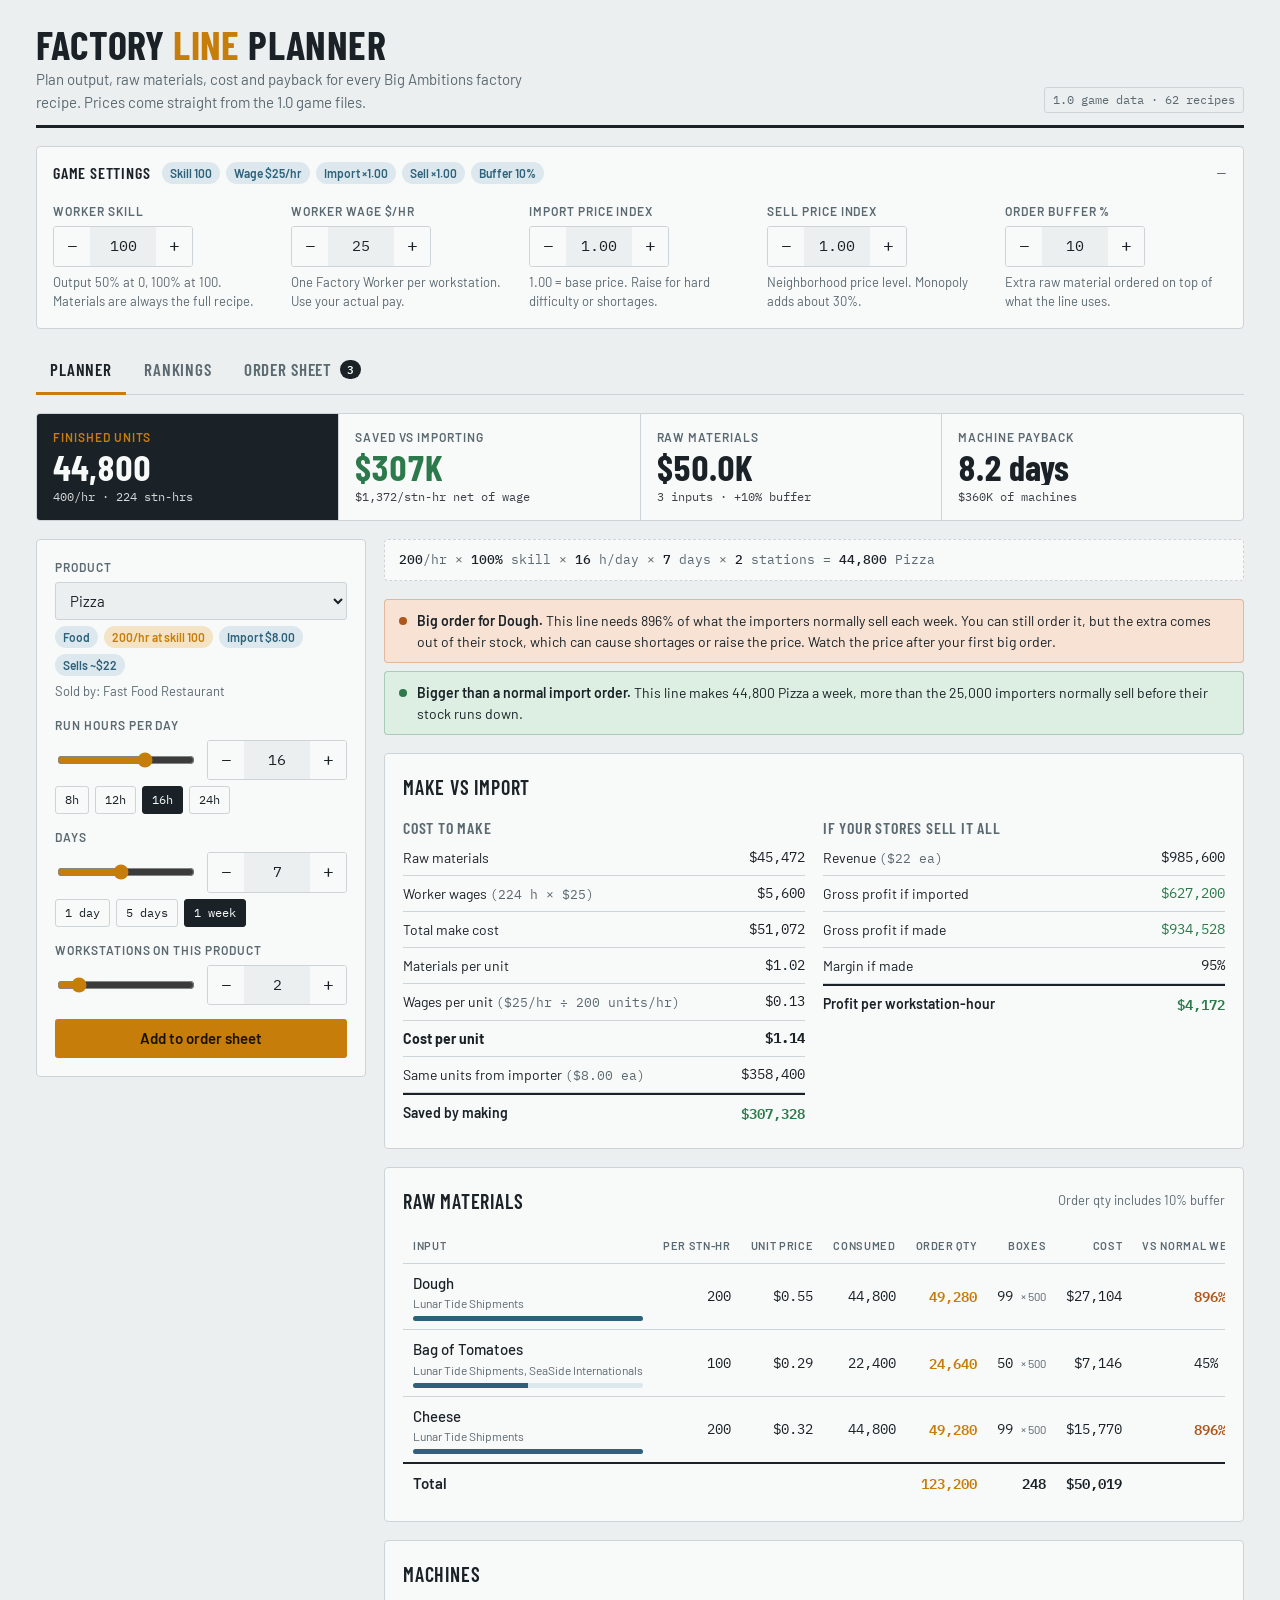
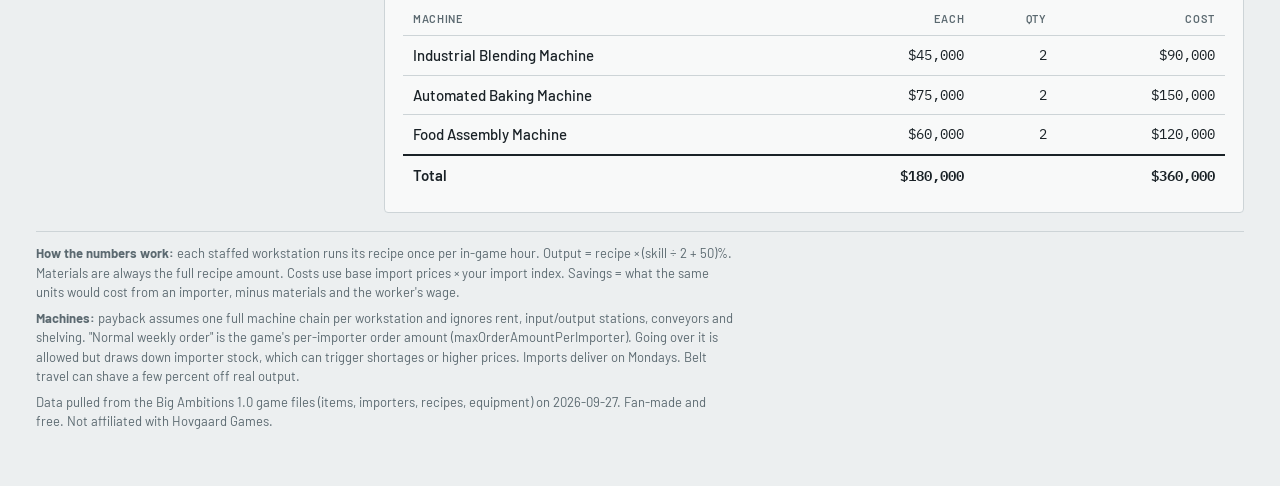
==== index.html @ 74ea4622 "Add original planner, source spreadsheet and release spec Co-Authored-By: Claude Opus 5.5 <noreply@a" ====
<!doctype html>
<html lang="en">
<head>
<meta charset="utf-8">
<meta name="viewport" content="width=device-width,initial-scale=1,viewport-fit=cover">
<title>Big Ambitions Factory Planner | Make vs Import Calculator</title>
<meta name="description" content="Free Big Ambitions 1.0 factory planner. Output, raw materials, cost per unit, savings vs importing, machine payback and rankings for all 62 recipes, using prices from the game files.">
<meta property="og:title" content="Big Ambitions Factory Planner">
<meta property="og:description" content="Is it cheaper to make it or import it? Costs, savings and payback for all 62 factory recipes, from the 1.0 game files.">
<meta property="og:type" content="website">
<meta name="theme-color" content="#1A2227">
<link rel="icon" href="data:image/svg+xml,%3Csvg xmlns='http://www.w3.org/2000/svg' viewBox='0 0 32 32'%3E%3Crect width='32' height='32' rx='6' fill='%231A2227'/%3E%3Cpath d='M5 26V14l6 4v-4l6 4v-4l6 4V8h4v18z' fill='%23E6A23C'/%3E%3C/svg%3E">
<link rel="preconnect" href="https://fonts.googleapis.com">
<link rel="preconnect" href="https://fonts.gstatic.com" crossorigin>
<link rel="stylesheet" href="https://fonts.googleapis.com/css2?family=Barlow+Condensed:wght@500;600;700&family=Barlow:wght@400;500;600&family=IBM+Plex+Mono:wght@400;500&display=swap">
<style>:root{padding-top:env(safe-area-inset-top,0px);padding-bottom:env(safe-area-inset-bottom,0px)}body{margin:0}img{max-width:100%}
:root{--bg:#ECEFF0;--panel:#F8F9F9;--ink:#1A2227;--muted:#5B6970;--line:#CDD4D7;--accent:#C77D0A;--accent-soft:#F4E3C4;--steel:#2E627A;--steel-soft:#DCE8EE;--good:#2C7A4B;--good-soft:#DDEFE3;--warn:#B0561B;--warn-soft:#F7E2D3;--bad:#B3261E;--bad-soft:#F6DAD7;--display:"Barlow Condensed","Arial Narrow",system-ui,sans-serif;--body:"Barlow",system-ui,-apple-system,"Segoe UI",sans-serif;--mono:"IBM Pl\
ex Mono",ui-monospace,Menlo,Consolas,monospace}@media (prefers-color-scheme: dark){:root:not([data-theme=light]){color-scheme:dark;--bg:#12181B;--panel:#1A2226;--ink:#E4EAEC;--muted:#93A2A9;--line:#2D3A40;--accent:#E6A23C;--accent-soft:#3A2C14;--steel:#7DB5CF;--steel-soft:#1D3441;--good:#6BC291;--good-soft:#15301F;--warn:#E3915A;--warn-soft:#3A2415;--bad:#F08A80;--bad-soft:#3D1A17}}:root[data-theme=dark]{
color-scheme:dark;--bg:#12181B;--panel:#1A2226;--ink:#E4EAEC;--muted:#93A2A9;--line:#2D3A40;--accent:#E6A23C;--accent-soft:#3A2C14;--steel:#7DB5CF;--steel-soft:#1D3441;--good:#6BC291;--good-soft:#15301F;--warn:#E3915A;--warn-soft:#3A2415;--bad:#F08A80;--bad-soft:#3D1A17}*{box-sizing:border-box}body{background:var(--bg);color:var(--ink);font-family:var(--body);font-size:15px;line-height:1.5}.wrap{max-width:1240px;
margin:0 auto;padding-inline:16px;padding-block:24px 48px;display:flex;flex-direction:column;gap:18px}header{display:flex;flex-wrap:wrap;align-items:flex-end;justify-content:space-between;gap:12px;border-bottom:3px solid var(--ink);padding-bottom:12px}h1{font-family:var(--display);font-weight:700;font-size:clamp(28px,5vw,40px);letter-spacing:.01em;margin:0;line-height:1;text-transform:uppercase}h1
span{color:var(--accent)}.sub{color:var(--muted);margin:4px 0 0;max-width:66ch}.tag{font-family:var(--mono);font-size:12px;color:var(--muted);border:1px solid var(--line);padding:3px 8px;border-radius:3px;white-space:nowrap}h2{font-family:var(--display);font-weight:600;font-size:20px;text-transform:uppercase;letter-spacing:.04em;margin:0}h3{font-family:var(--display);font-weight:600;font-size:16px;
text-transform:uppercase;letter-spacing:.05em;margin:0;color:var(--muted)}.label{font-size:12px;text-transform:uppercase;letter-spacing:.08em;color:var(--muted);font-weight:600}.hint{font-size:13px;color:var(--muted);margin:0}button{font:inherit;cursor:pointer;color:inherit}select,input[type=number]{font:inherit;color:var(--ink);background:var(--bg);border:1px solid var(--line);border-radius:3px;padding:8px
10px;width:100%}input[type=number]{font-family:var(--mono);text-align:right}input[type=range]{flex:1;accent-color:var(--accent);min-width:0}select:focus-visible,input:focus-visible,button:focus-visible,summary:focus-visible,tr:focus-visible{outline:2px solid var(--accent);outline-offset:2px}.tabs{display:flex;gap:4px;border-bottom:1px solid var(--line)}.tab{background:none;border:none;border-bottom:3px
solid transparent;padding:10px 14px;font-family:var(--display);font-weight:600;font-size:17px;text-transform:uppercase;letter-spacing:.05em;color:var(--muted);margin-bottom:-1px;display:flex;gap:8px;align-items:center}.tab[aria-selected=true]{color:var(--ink);border-color:var(--accent)}.tab .badge{font-family:var(--mono);font-size:11px;background:var(--ink);color:var(--panel);border-radius:999px;padding:1px
7px;letter-spacing:0}details.settings{background:var(--panel);border:1px solid var(--line);border-radius:4px}details.settings>summary{cursor:pointer;list-style:none;padding:12px 16px;display:flex;justify-content:space-between;gap:10px;align-items:center;flex-wrap:wrap}details.settings>summary::-webkit-details-marker{display:none}details.settings>summary:after{content:"+";font-family:var(--mono);font-size:18px;
color:var(--muted)}details.settings[open]>summary:after{content:"\2212"}.sumtxt{display:flex;gap:6px;flex-wrap:wrap;align-items:center;flex:1}.sumtxt{min-width:0}#setSum{display:flex;flex-wrap:wrap;gap:6px}.sumtxt b{font-family:var(--display);font-weight:600;font-size:16px;text-transform:uppercase;letter-spacing:.05em;margin-right:6px}.settings-grid{display:grid;grid-template-columns:repeat(5,minmax(0,1fr));
gap:16px;padding:4px 16px 16px}@media (max-width:980px){.settings-grid{grid-template-columns:repeat(2,minmax(0,1fr))}}@media (max-width:520px){.settings-grid{grid-template-columns:1fr}}.grid{display:grid;grid-template-columns:minmax(0,330px) minmax(0,1fr);gap:18px;align-items:start}@media (max-width:900px){.grid{grid-template-columns:1fr}}.panel{background:var(--panel);border:1px solid var(--line);
border-radius:4px;padding:18px;display:flex;flex-direction:column;gap:14px}.field{display:flex;flex-direction:column;gap:6px}.row{display:flex;align-items:center;gap:10px}.stepper{display:flex;align-items:stretch;border:1px solid var(--line);border-radius:3px;overflow:hidden;flex-shrink:0}.stepper input[type=number]{border:none;border-radius:0;width:66px;text-align:center;-moz-appearance:textfield;
appearance:textfield;background:var(--bg)}.stepper input::-webkit-outer-spin-button,.stepper input::-webkit-inner-spin-button{-webkit-appearance:none;margin:0}.step{background:var(--panel);border:none;width:36px;font-family:var(--mono);font-size:18px;line-height:1}.step:hover{background:var(--steel-soft)}.chips{display:flex;flex-wrap:wrap;gap:6px}.chip{font-family:var(--mono);font-size:12px;background:transparent;
border:1px solid var(--line);border-radius:3px;padding:4px 9px}.chip:hover{border-color:var(--accent)}.chip[aria-pressed=true]{background:var(--ink);color:var(--panel);border-color:var(--ink)}.meta{display:flex;flex-wrap:wrap;gap:6px}.pill{font-size:12px;font-weight:600;padding:2px 8px;border-radius:999px;background:var(--steel-soft);color:var(--steel);white-space:nowrap}.pill.amber{background:var(--accent-soft);
color:var(--accent)}.pill.good{background:var(--good-soft);color:var(--good)}.pill.warn{background:var(--warn-soft);color:var(--warn)}.pill.bad{background:var(--bad-soft);color:var(--bad)}.soldby{font-size:13px;color:var(--muted)}.kpis{display:grid;grid-template-columns:repeat(4,minmax(0,1fr));gap:1px;background:var(--line);border:1px solid var(--line);border-radius:4px;overflow:hidden}.kpi{background:var(--panel);
padding:14px 16px;display:flex;flex-direction:column;gap:3px;min-width:0}.kpi.hero{background:var(--ink);color:var(--panel)}.kpi.hero .label{color:var(--accent)}.num{font-family:var(--display);font-weight:700;font-size:36px;line-height:1;font-variant-numeric:tabular-nums;white-space:nowrap;overflow:hidden;text-overflow:ellipsis}.num.good{color:var(--good)}.num.bad{color:var(--bad)}.kpi .foot{font-family:var(--mono);
font-size:12px;opacity:.85}.formula{font-family:var(--mono);font-size:13px;color:var(--muted);background:var(--panel);border:1px dashed var(--line);border-radius:4px;padding:10px 14px}.formula b{color:var(--ink);font-weight:500}.results{display:flex;flex-direction:column;gap:18px;min-width:0}.alerts{display:flex;flex-direction:column;gap:8px}.alert{border-radius:4px;padding:10px 14px;font-size:14px;
display:flex;gap:10px;align-items:flex-start;border:1px solid transparent}.alert b{font-weight:600}.alert .dot{width:8px;height:8px;border-radius:50%;margin-top:7px;flex-shrink:0}.alert.good{background:var(--good-soft);border-color:color-mix(in srgb,var(--good) 30%,transparent)}.alert.good .dot{background:var(--good)}.alert.warn{background:var(--warn-soft);border-color:color-mix(in srgb,var(--warn)
30%,transparent)}.alert.warn .dot{background:var(--warn)}.alert.bad{background:var(--bad-soft);border-color:color-mix(in srgb,var(--bad) 30%,transparent)}.alert.bad .dot{background:var(--bad)}.econ{display:grid;grid-template-columns:repeat(2,minmax(0,1fr));gap:18px}@media (max-width:700px){.econ{grid-template-columns:1fr}}.ledger{display:flex;flex-direction:column}.ledger div{display:flex;justify-content:space-between;
gap:10px;padding:7px 0;border-bottom:1px solid var(--line);font-size:14px}.ledger div span:last-child{font-family:var(--mono);font-variant-numeric:tabular-nums;white-space:nowrap}.ledger div.tot{border-bottom:none;border-top:2px solid var(--ink);font-weight:600}.ledger .pos{color:var(--good)}.ledger .neg{color:var(--bad)}.ledger .sm{color:var(--muted);font-size:13px}.head{display:flex;justify-content:space-between;
align-items:center;gap:10px;flex-wrap:wrap}.btn{background:var(--accent);color:#1a1206;border:none;border-radius:3px;padding:8px 14px;font-weight:600}.btn:hover{filter:brightness(1.07)}.btn.ghost{background:transparent;color:var(--muted);border:1px solid var(--line)}.x{background:none;border:none;color:var(--muted);font-size:20px;line-height:1;padding:0 6px}.x:hover{color:var(--bad)}.tablewrap{overflow-x:auto}
table{width:100%;border-collapse:collapse;font-variant-numeric:tabular-nums}th,td{text-align:right;padding:8px 10px;border-bottom:1px solid var(--line);white-space:nowrap}th:first-child,td:first-child{text-align:left}th{font-size:11px;text-transform:uppercase;letter-spacing:.06em;color:var(--muted);font-weight:600;vertical-align:bottom}td{font-family:var(--mono);font-size:13.5px}td:first-child{font-family:var(--body);
font-weight:500;font-size:15px}td.l{text-align:left;font-family:var(--body);font-size:13px;color:var(--muted);white-space:normal}tr.total td{border-bottom:none;border-top:2px solid var(--ink);font-weight:600}td.hl{color:var(--accent);font-weight:600}td.g{color:var(--good)}td.r{color:var(--bad)}.bar{height:5px;background:var(--steel-soft);border-radius:3px;margin-top:4px;overflow:hidden;min-width:60px}
.bar i{display:block;height:100%;background:var(--steel)}.bar.over i{background:var(--warn)}td.w{color:var(--warn);font-weight:600}th.sort{cursor:pointer;user-select:none}th.sort:hover,th.sort[aria-sort]{color:var(--ink)}th.sort[aria-sort=descending]:after{content:" \2193"}th.sort[aria-sort=ascending]:after{content:" \2191"}#rank tbody tr{cursor:pointer}#rank tbody tr:hover td{background:var(--steel-soft)}
.fam{font-size:12px;color:var(--muted);font-family:var(--body);font-weight:400;display:block}.rankbar{display:flex;align-items:center;gap:8px;justify-content:flex-end}.rankbar .bar{width:70px;margin:0}.rank-tools{display:flex;gap:10px;flex-wrap:wrap;align-items:center;justify-content:space-between}.rank-tools select{width:auto}.empty{color:var(--muted);font-size:14px;margin:0}.imp-group{display:flex;
flex-direction:column;gap:6px}.imp-group+.imp-group{margin-top:10px}footer{font-size:13px;color:var(--muted);border-top:1px solid var(--line);padding-top:12px}footer p{margin:0 0 6px;max-width:100ch}[role=tabpanel]{display:flex;flex-direction:column;gap:18px}[hidden]{display:none!important}.tab{white-space:nowrap}.only-phone{display:none}@media (max-width:640px){body{font-size:16px}.wrap{padding-block:14px
32px;gap:14px}.sub{font-size:14px}.tag{display:none}select,input[type=number]{font-size:16px;min-height:44px}.step{width:44px}.stepper input[type=number]{width:60px}.chip{font-size:13px;padding:8px 12px;min-height:36px;flex:1 1 auto}.panel{padding:14px;gap:12px}.btn{min-height:44px;padding:10px 16px}.head .btn{flex:1}.tabs{position:sticky;top:env(safe-area-inset-top,0px);z-index:6;background:var(--bg)}
.tab{flex:1;justify-content:center;font-size:14px;padding:12px 2px;gap:4px;letter-spacing:.03em}.kpis{position:sticky;top:calc(env(safe-area-inset-top,0px) + 49px);z-index:5;grid-template-columns:repeat(2,minmax(0,1fr));box-shadow:0 6px 14px -8px #00000059}.kpi{padding:8px 10px;gap:1px}.num{font-size:24px}.kpi .label{font-size:10px;letter-spacing:.06em}.kpi .foot{font-size:10px;line-height:1.3;white-space:nowrap;
overflow:hidden;text-overflow:ellipsis}.formula{font-size:12px;line-height:1.6;padding:8px 12px}.only-phone{display:block}table.cards thead{display:none}table.cards,table.cards tbody{display:block}table.cards tr{display:grid;grid-template-columns:1fr 1fr;gap:4px 12px;padding:12px 0;border-bottom:1px solid var(--line);position:relative}table.cards td{border:none;padding:0;text-align:left;white-space:normal;
display:flex;flex-direction:column}table.cards td:first-child{grid-column:1/-1;font-size:16px;margin-bottom:4px;padding-right:34px}table.cards td.wide{grid-column:1/-1}table.cards td[data-label]:before{content:attr(data-label);font-family:var(--body);font-size:11px;text-transform:uppercase;letter-spacing:.06em;color:var(--muted);font-weight:600}table.cards tr.total{border-top:2px solid var(--ink);
border-bottom:none}table.cards tr.total td{border:none}table.cards td.act{position:absolute;right:0;top:8px}table.cards td:empty{display:none}.rankbar{justify-content:flex-start}#rank tbody tr:hover td{background:none}.x{font-size:26px;padding:4px 8px}}
</style>
</head>
<body>
<div class="wrap">
<header>
<div>
<h1>Factory <span>Line</span> Planner</h1>
<p class="sub">Plan output, raw materials, cost and payback for every Big Ambitions factory recipe. Prices come straight from the 1.0 game files.</p>
</div>
<span class="tag">1.0 game data · 62 recipes</span>
</header>
<details class="settings" id="settings">
<summary><span class="sumtxt"><b>Game settings</b><span id="setSum"></span></span></summary>
<div class="settings-grid">
<div class="field"><label class="label" for="skill">Worker skill</label><div class="row"><div class="stepper"><button class="step" data-k="skill" data-d="-5" aria-label="Lower skill">−</button><input type="number" id="skill" min="0" max="100" step="1" inputmode="numeric"><button class="step" data-k="skill" data-d="5" aria-label="Higher skill">+</button></div></div><p class="hint">Output 50% at 0, 100% at 100. Materials are always the full recipe.</p></div>
<div class="field"><label class="label" for="wage">Worker wage $/hr</label><div class="row"><div class="stepper"><button class="step" data-k="wage" data-d="-5" aria-label="Lower wage">−</button><input type="number" id="wage" min="0" max="500" step="1" inputmode="decimal"><button class="step" data-k="wage" data-d="5" aria-label="Higher wage">+</button></div></div><p class="hint">One Factory Worker per workstation. Use your actual pay.</p></div>
<div class="field"><label class="label" for="pidx">Import price index</label><div class="row"><div class="stepper"><button class="step" data-k="pidx" data-d="-0.05" aria-label="Lower import index">−</button><input type="number" id="pidx" min="0.1" max="5" step="0.05" inputmode="decimal"><button class="step" data-k="pidx" data-d="0.05" aria-label="Higher import index">+</button></div></div><p class="hint">1.00 = base price. Raise for hard difficulty or shortages.</p></div>
<div class="field"><label class="label" for="sidx">Sell price index</label><div class="row"><div class="stepper"><button class="step" data-k="sidx" data-d="-0.05" aria-label="Lower sell index">−</button><input type="number" id="sidx" min="0.1" max="5" step="0.05" inputmode="decimal"><button class="step" data-k="sidx" data-d="0.05" aria-label="Higher sell index">+</button></div></div><p class="hint">Neighborhood price level. Monopoly adds about 30%.</p></div>
<div class="field"><label class="label" for="buf">Order buffer %</label><div class="row"><div class="stepper"><button class="step" data-k="buf" data-d="-5" aria-label="Less buffer">−</button><input type="number" id="buf" min="0" max="200" step="1" inputmode="numeric"><button class="step" data-k="buf" data-d="5" aria-label="More buffer">+</button></div></div><p class="hint">Extra raw material ordered on top of what the line uses.</p></div>
</div>
</details>
<div class="tabs" role="tablist">
<button class="tab" role="tab" id="t-plan" aria-controls="p-plan" aria-selected="true">Planner</button>
<button class="tab" role="tab" id="t-rank" aria-controls="p-rank" aria-selected="false">Rankings</button>
<button class="tab" role="tab" id="t-order" aria-controls="p-order" aria-selected="false">Order sheet <span class="badge" id="ordCount">0</span></button>
</div>
<section role="tabpanel" id="p-plan" aria-labelledby="t-plan">
<div class="kpis" aria-live="polite">
<div class="kpi hero"><span class="label">Finished units</span><span class="num" id="kOut">0</span><span class="foot" id="kOutF"></span></div>
<div class="kpi"><span class="label">Saved vs importing</span><span class="num" id="kSave">0</span><span class="foot" id="kSaveF"></span></div>
<div class="kpi"><span class="label">Raw materials</span><span class="num" id="kMat">0</span><span class="foot" id="kMatF"></span></div>
<div class="kpi"><span class="label">Machine payback</span><span class="num" id="kPay">0</span><span class="foot" id="kPayF"></span></div>
</div>
<div class="grid">
<section class="panel" aria-label="Line setup">
<div class="field">
<label class="label" for="item">Product</label>
<select id="item"></select>
<div class="meta" id="meta"></div>
<div class="soldby" id="soldby"></div>
</div>
<div class="field">
<label class="label" for="hrs">Run hours per day</label>
<div class="row"><input type="range" id="hrsR" min="1" max="24" step="1" aria-label="Run hours per day slider"><div class="stepper"><button class="step" data-k="hrs" data-d="-1" aria-label="Fewer hours">−</button><input type="number" id="hrs" min="0" max="24" step="0.5" inputmode="decimal"><button class="step" data-k="hrs" data-d="1" aria-label="More hours">+</button></div></div>
<div class="chips" data-for="hrs"><button class="chip" data-v="8">8h</button><button class="chip" data-v="12">12h</button><button class="chip" data-v="16">16h</button><button class="chip" data-v="24">24h</button></div>
</div>
<div class="field">
<label class="label" for="days">Days</label>
<div class="row"><input type="range" id="daysR" min="1" max="14" step="1" aria-label="Days slider"><div class="stepper"><button class="step" data-k="days" data-d="-1" aria-label="Fewer days">−</button><input type="number" id="days" min="0" max="365" step="1" inputmode="numeric"><button class="step" data-k="days" data-d="1" aria-label="More days">+</button></div></div>
<div class="chips" data-for="days"><button class="chip" data-v="1">1 day</button><button class="chip" data-v="5">5 days</button><button class="chip" data-v="7">1 week</button></div>
</div>
<div class="field">
<label class="label" for="ws">Workstations on this product</label>
<div class="row"><input type="range" id="wsR" min="1" max="10" step="1" aria-label="Workstations slider"><div class="stepper"><button class="step" data-k="ws" data-d="-1" aria-label="Fewer workstations">−</button><input type="number" id="ws" min="1" max="100" step="1" inputmode="numeric"><button class="step" data-k="ws" data-d="1" aria-label="More workstations">+</button></div></div>
</div>
<button class="btn" id="add">Add to order sheet</button>
</section>
<section class="results">
<div class="formula" id="formula"></div>
<div class="alerts" id="alerts"></div>
<div class="panel">
<h2>Make vs import</h2>
<div class="econ">
<div class="ledger" id="ledMake"></div>
<div class="ledger" id="ledSell"></div>
</div>
</div>
<div class="panel">
<div class="head"><h2>Raw materials</h2><span class="hint" id="matHint"></span></div>
<div class="tablewrap"><table id="mat" class="cards"></table></div>
</div>
<div class="panel">
<h2>Machines</h2>
<div class="tablewrap"><table id="mach" class="cards"></table></div>
</div>
</section>
</div>
</section>
<section role="tabpanel" id="p-rank" aria-labelledby="t-rank" hidden>
<div class="panel">
<div class="rank-tools">
<div class="chips" id="famChips"></div>
<label class="row only-phone" style="width:100%"><span class="label" style="white-space:nowrap">Sort by</span><select id="rankSort"></select></label>
</div>
<p class="hint" id="rankHint"></p>
<div class="tablewrap"><table id="rank" class="cards"></table></div>
</div>
</section>
<section role="tabpanel" id="p-order" aria-labelledby="t-order" hidden>
<div class="kpis">
<div class="kpi hero"><span class="label">Finished units</span><span class="num" id="oUnits">0</span><span class="foot" id="oUnitsF"></span></div>
<div class="kpi"><span class="label">Raw material order</span><span class="num" id="oMat">0</span><span class="foot" id="oMatF"></span></div>
<div class="kpi"><span class="label">Net saved vs importing</span><span class="num" id="oSave">0</span><span class="foot" id="oSaveF"></span></div>
<div class="kpi"><span class="label">Machines</span><span class="num" id="oMach">0</span><span class="foot" id="oMachF"></span></div>
</div>
<div class="alerts" id="oAlerts"></div>
<div class="panel">
<div class="head"><h2>Production lines</h2><button class="btn ghost" id="clear">Clear sheet</button></div>
<div class="tablewrap"><table id="lines" class="cards"></table></div>
</div>
<div class="panel">
<div class="head"><h2>Purchase order by importer</h2><span class="hint" id="poHint"></span></div>
<div id="po"></div>
</div>
</section>
<footer>
<p><b>How the numbers work:</b> each staffed workstation runs its recipe once per in-game hour. Output = recipe × (skill ÷ 2 + 50)%. Materials are always the full recipe amount. Costs use base import prices × your import index. Savings = what the same units would cost from an importer, minus materials and the worker's wage.</p>
<p><b>Machines:</b> payback assumes one full machine chain per workstation and ignores rent, input/output stations, conveyors and shelving. "Normal weekly order" is the game's per-importer order amount (maxOrderAmountPerImporter). Going over it is allowed but draws down importer stock, which can trigger shortages or higher prices. Imports deliver on Mondays. Belt travel can shave a few percent off real output.</p>
<p>Data pulled from the Big Ambitions 1.0 game files (items, importers, recipes, equipment) on 2026-09-27. Fan-made and free. Not affiliated with Hovgaard Games.</p>
</footer>
</div>
<script>
const DATA={R:[["Arty Fish Phone",30,["Kiln Machine","Laser Cutting Machine","Consumer Goods Assembly Machine"],[["Resistors",300],["Transistors",300],["Capacitors",300],["Integrated Circuits",60],["Copper Clad Laminate",30],["Speaker",30],["Microphone",30],["Plastic",30],["Glass",30],["Battery",30]]],["Arty Fish Smartwatch",30,["Kiln Machine","Laser Cutting Machine","Consumer Goods Assembly Machi\
ne"],[["Resistors",60],["Transistors",60],["Capacitors",60],["Integrated Circuits",30],["Copper Clad Laminate",30],["Speaker",30],["Microphone",30],["Plastic",5],["Glass",5],["Battery",30]]],["Bag of Apples",250,["Hydroponic Planter","Food Assembly Machine"],[["Seeds (Apple)",50],["Water",50]]],["Bag of Bananas",250,["Hydroponic Planter","Food Assembly Machine"],[["Seeds (Banana)",50],["Water",50]]],
["Bag of Carrots",250,["Hydroponic Planter","Food Assembly Machine"],[["Seeds (Carrot)",50],["Water",50]]],["Bag of Lettuce",250,["Hydroponic Planter","Food Assembly Machine"],[["Seeds (Lettuce)",50],["Water",50]]],["Bag of Pears",250,["Hydroponic Planter","Food Assembly Machine"],[["Seeds (Pear)",50],["Water",50]]],["Bag of Tomatoes",250,["Hydroponic Planter","Food Assembly Machine"],[["Seeds (To\
mato)",50],["Water",50]]],["Beer",50,["Industrial Blending Machine","Bottling Machine","Food Assembly Machine"],[["Water",50],["Barley",50],["Yeast",50],["Carbon Dioxide",50],["Hops",50]]],["Bottle of Wine",50,["Industrial Blending Machine","Bottling Machine","Food Assembly Machine"],[["Grapes",100],["Sugar",50],["Yeast",50]]],["Burger",200,["Industrial Blending Machine","Automated Baking Machine",
"Food Assembly Machine"],[["Ground Beef",200],["Dough",200],["Cheese",40]]],["Cheese Platter",200,["Industrial Blending Machine","Automated Baking Machine","Food Assembly Machine"],[["Cheese",200]]],["Chicken Kabob Skewer",200,["Industrial Blending Machine","Automated Baking Machine","Food Assembly Machine"],[["Chicken Breast",200],["Vinaigrette",100],["Onion",100],["Pepper",100]]],["Cigar",100,["\
Laser Cutting Machine","Consumer Goods Assembly Machine"],[["Cigar Paper",20],["Tobacco",100]]],["Clothing (Classic Cheap Female)",60,["Laser Cutting Machine","Industrial Sewing Machine","Consumer Goods Assembly Machine"],[["Fabric (Cheap)",120]]],["Clothing (Classic Cheap Male)",60,["Laser Cutting Machine","Industrial Sewing Machine","Consumer Goods Assembly Machine"],[["Fabric (Cheap)",120]]],["\
Clothing (Classic Expensive Female)",30,["Laser Cutting Machine","Industrial Sewing Machine","Consumer Goods Assembly Machine"],[["Fabric (Expensive)",60]]],["Clothing (Classic Expensive Male)",30,["Laser Cutting Machine","Industrial Sewing Machine","Consumer Goods Assembly Machine"],[["Fabric (Expensive)",60]]],["Clothing (Modern Cheap Female)",60,["Laser Cutting Machine","Industrial Sewing Machi\
ne","Consumer Goods Assembly Machine"],[["Fabric (Cheap)",120]]],["Clothing (Modern Cheap Male)",60,["Laser Cutting Machine","Industrial Sewing Machine","Consumer Goods Assembly Machine"],[["Fabric (Cheap)",120]]],["Clothing (Modern Expensive Female)",30,["Laser Cutting Machine","Industrial Sewing Machine","Consumer Goods Assembly Machine"],[["Fabric (Expensive)",60]]],["Clothing (Modern Expensive\
 Male)",30,["Laser Cutting Machine","Industrial Sewing Machine","Consumer Goods Assembly Machine"],[["Fabric (Expensive)",60]]],["Cotton Candy",200,["Industrial Blending Machine","Food Assembly Machine"],[["Sugar",200]]],["Croissant",200,["Industrial Blending Machine","Automated Baking Machine","Food Assembly Machine"],[["Dough",200],["Butter",100]]],["Cup Of Coffee",250,["Industrial Blending Mach\
ine","Bottling Machine","Food Assembly Machine"],[["Water",250],["Ground Coffee Beans",250]]],["Cup of Tea",250,["Industrial Blending Machine","Bottling Machine","Food Assembly Machine"],[["Water",250],["Tea Leaves",250]]],["Cupcake",200,["Automated Baking Machine","Industrial Blending Machine","Food Assembly Machine"],[["Baking Mix",200],["Milk",100],["Sugar",100]]],["Donut",200,["Industrial Blen\
ding Machine","Automated Baking Machine","Food Assembly Machine"],[["Milk",100],["Sugar",100],["Dough",200]]],["Energy Drink",250,["Industrial Blending Machine","Bottling Machine","Food Assembly Machine"],[["Water",250],["Sugar",250],["Carbon Dioxide",250],["Caffeine Extract",250]]],["Flower (Cheap)",100,["Hydroponic Planter","Food Assembly Machine"],[["Seeds (Flower Cheap)",100],["Water",100]]],[
"Flower (Expensive)",100,["Hydroponic Planter","Food Assembly Machine"],[["Seeds (Flower Expensive)",100],["Water",100]]],["French Fries",200,["Industrial Blending Machine","Automated Baking Machine","Food Assembly Machine"],[["Russet Potatoes",200],["Bag of Tomatoes",50]]],["Fresh Food",200,["Industrial Blending Machine","Automated Baking Machine","Food Assembly Machine"],[["Ground Beef",200],["R\
usset Potatoes",200],["Bag of Tomatoes",100]]],["Frozen Food",200,["Industrial Blending Machine","Automated Baking Machine","Food Assembly Machine"],[["Chicken Breast",200],["Vinaigrette",100]]],["Gift (Cheap)",100,["Laser Cutting Machine","Consumer Goods Assembly Machine"],[["Clay",50]]],["Gift (Expensive)",100,["Laser Cutting Machine","Consumer Goods Assembly Machine"],[["Water",100],["Glass",100],
["Plastic",250]]],["Hair Care Product",150,["Industrial Blending Machine","Bottling Machine","Food Assembly Machine"],[["Water",150],["Hair Care Formula",150]]],["Hotdog",200,["Automated Baking Machine","Industrial Blending Machine","Food Assembly Machine"],[["Raw Sausage",200],["Dough",200],["Bag of Tomatoes",50]]],["Ice Cream",200,["Industrial Blending Machine","Food Assembly Machine"],[["Sugar",
200],["Milk",200]]],["Jewelry (Cheap)",60,["Laser Cutting Machine","Polishing Machine","Consumer Goods Assembly Machine"],[["Uncut Gems (Cheap)",60],["Metal Band",60]]],["Jewelry (Expensive)",30,["Laser Cutting Machine","Polishing Machine","Consumer Goods Assembly Machine"],[["Uncut Gems (Expensive)",30],["Metal Band",30]]],["Limited Edition Book",100,["Laser Cutting Machine","Consumer Goods Assem\
bly Machine"],[["Paper Ream",2],["Fabric (Expensive)",100]]],["Margarita",50,["Industrial Blending Machine","Bottling Machine","Food Assembly Machine"],[["Water",50],["Barley",50],["Yeast",50],["Blue Agave",100],["Lime Juice",50]]],["Martini",50,["Industrial Blending Machine","Bottling Machine","Food Assembly Machine"],[["Water",50],["Barley",50],["Yeast",50],["Juniper Berries",100],["Vermouth",50]]],
["Motivational Book",100,["Laser Cutting Machine","Consumer Goods Assembly Machine"],[["Paper Ream",3],["Fabric (Cheap)",50]]],["Noize Boss Earbuds",60,["Kiln Machine","Laser Cutting Machine","Consumer Goods Assembly Machine"],[["Resistors",60],["Transistors",60],["Capacitors",60],["Integrated Circuits",60],["Copper Clad Laminate",10],["Speaker",120],["Microphone",60],["Plastic",10]]],["Novel",100,
["Laser Cutting Machine","Consumer Goods Assembly Machine"],[["Paper Ream",3],["Fabric (Cheap)",50]]],["Pack of Cigarettes",100,["Laser Cutting Machine","Consumer Goods Assembly Machine"],[["Cigarette Paper",20],["Tobacco",100]]],["Paper Bag",500,["Laser Cutting Machine","Consumer Goods Assembly Machine"],[["Paper Ream",2]]],["Picture Book",100,["Laser Cutting Machine","Consumer Goods Assembly Mac\
hine"],[["Paper Ream",1],["Fabric (Cheap)",20]]],["Pizza",200,["Industrial Blending Machine","Automated Baking Machine","Food Assembly Machine"],[["Dough",200],["Bag of Tomatoes",100],["Cheese",200]]],["Popcorn",200,["Industrial Blending Machine","Automated Baking Machine","Food Assembly Machine"],[["Popcorn Kernels",200],["Butter",10]]],["Rhythm By Tre Headphones",60,["Kiln Machine","Laser Cuttin\
g Machine","Consumer Goods Assembly Machine"],[["Resistors",120],["Transistors",120],["Capacitors",120],["Integrated Circuits",60],["Copper Clad Laminate",20],["Speaker",120],["Microphone",60],["Plastic",20]]],["Salad",200,["Industrial Blending Machine","Automated Baking Machine","Food Assembly Machine"],[["Vinaigrette",100],["Bag of Lettuce",200],["Bag of Tomatoes",100],["Pepper",100],["Onion",100]]],
["Slushie",250,["Industrial Blending Machine","Bottling Machine","Food Assembly Machine"],[["Water",250],["Sugar",250],["Flavor Syrup",250]]],["Soda Can",250,["Industrial Blending Machine","Bottling Machine","Food Assembly Machine"],[["Water",250],["Sugar",250],["Carbon Dioxide",250],["Cola Flavoring",250]]],["Technical Manual",100,["Laser Cutting Machine","Consumer Goods Assembly Machine"],[["Pap\
er Ream",5],["Fabric (Expensive)",50]]],["Umbrella",100,["Laser Cutting Machine","Consumer Goods Assembly Machine"],[["Plastic",50],["Metal Wire",100]]],["Whisky",50,["Industrial Blending Machine","Bottling Machine","Food Assembly Machine"],[["Water",50],["Barley",100],["Yeast",50]]],["Youth Novel",100,["Laser Cutting Machine","Consumer Goods Assembly Machine"],[["Paper Ream",1],["Fabric (Cheap)",
20]]],["ZanaMan Phone",30,["Kiln Machine","Laser Cutting Machine","Consumer Goods Assembly Machine"],[["Resistors",300],["Transistors",300],["Capacitors",300],["Integrated Circuits",60],["Copper Clad Laminate",30],["Speaker",30],["Microphone",30],["Plastic",30],["Glass",30],["Battery",30]]],["ZanaMan Smartwatch",30,["Kiln Machine","Laser Cutting Machine","Consumer Goods Assembly Machine"],[["Resis\
tors",60],["Transistors",60],["Capacitors",60],["Integrated Circuits",30],["Copper Clad Laminate",30],["Speaker",30],["Microphone",30],["Plastic",5],["Glass",5],["Battery",30]]]],I:{"Baking Mix":[.1,null,500,5e3,"",["Lunar Tide Shipments"]],Barley:[.24,null,500,5e3,"",["Aquatic Bay Cargo"]],Battery:[16,null,500,5e3,"",["Maritime Freight Line"]],"Blue Agave":[.12,null,500,5e3,"",["Aquatic Bay Cargo"]],
Butter:[.5,null,500,5e3,"",["Lunar Tide Shipments"]],"Caffeine Extract":[.1,null,500,5e3,"",["Aquatic Bay Cargo"]],Capacitors:[6,null,1e3,5e3,"",["Maritime Freight Line"]],"Carbon Dioxide":[.01,null,500,5e3,"",["Aquatic Bay Cargo"]],Cheese:[.32,null,500,5e3,"",["Lunar Tide Shipments"]],"Chicken Breast":[.35,null,500,5e3,"",["Lunar Tide Shipments"]],"Cigar Paper":[1,null,1e3,5e3,"",["Global Harvest\
 Traders"]],"Cigarette Paper":[.5,null,1e3,5e3,"",["Global Harvest Traders"]],Clay:[2.5,null,150,5e3,"",["Global Harvest Traders"]],"Cola Flavoring":[.02,null,500,5e3,"",["Aquatic Bay Cargo"]],"Copper Clad Laminate":[8,null,500,5e3,"",["Maritime Freight Line"]],Dough:[.55,null,500,5e3,"",["Lunar Tide Shipments"]],"Fabric (Cheap)":[6,null,150,5e3,"",["Maritime Freight Line"]],"Fabric (Expensive)":[
12,null,150,5e3,"",["Maritime Freight Line"]],"Flavor Syrup":[.04,null,500,5e3,"",["Aquatic Bay Cargo"]],Glass:[.5,null,500,5e3,"",["Global Harvest Traders","Maritime Freight Line"]],Grapes:[.35,null,500,5e3,"",["Aquatic Bay Cargo"]],"Ground Beef":[.55,null,500,5e3,"",["Lunar Tide Shipments"]],"Ground Coffee Beans":[.12,null,500,5e3,"",["Aquatic Bay Cargo"]],"Hair Care Formula":[2.5,null,500,5e3,"",
["Aquatic Bay Cargo"]],Hops:[.02,null,500,5e3,"",["Aquatic Bay Cargo"]],"Integrated Circuits":[10,null,1e3,5e3,"",["Maritime Freight Line"]],"Juniper Berries":[.15,null,500,5e3,"",["Aquatic Bay Cargo"]],"Lime Juice":[.02,null,500,5e3,"",["Aquatic Bay Cargo"]],"Metal Band":[.6,null,150,5e3,"",["Maritime Freight Line"]],"Metal Wire":[3.5,null,500,5e3,"",["Global Harvest Traders"]],Microphone:[8,null,
500,5e3,"",["Maritime Freight Line"]],Milk:[.05,null,500,5e3,"",["Lunar Tide Shipments"]],Onion:[.14,null,500,5e3,"",["Lunar Tide Shipments"]],"Paper Ream":[6.25,null,300,5e3,"",["Global Harvest Traders"]],Pepper:[.1,null,500,5e3,"",["Lunar Tide Shipments"]],Plastic:[.6,null,500,5e3,"",["Global Harvest Traders","Maritime Freight Line"]],"Popcorn Kernels":[.01,null,500,5e3,"",["Global Harvest Trade\
rs"]],"Raw Sausage":[.34,null,500,5e3,"",["Lunar Tide Shipments"]],Resistors:[4,null,1e3,5e3,"",["Maritime Freight Line"]],"Russet Potatoes":[.4,null,500,5e3,"",["Lunar Tide Shipments"]],"Seeds (Apple)":[.5,null,1e3,5e3,"",["Global Harvest Traders"]],"Seeds (Banana)":[.5,null,1e3,5e3,"",["Global Harvest Traders"]],"Seeds (Carrot)":[.5,null,1e3,5e3,"",["Global Harvest Traders"]],"Seeds (Flower Chea\
p)":[1.5,null,1e3,5e3,"",["Global Harvest Traders"]],"Seeds (Flower Expensive)":[3,null,1e3,5e3,"",["Global Harvest Traders"]],"Seeds (Lettuce)":[.5,null,1e3,5e3,"",["Global Harvest Traders"]],"Seeds (Pear)":[.5,null,1e3,5e3,"",["Global Harvest Traders"]],"Seeds (Tomato)":[.5,null,1e3,5e3,"",["Global Harvest Traders"]],Speaker:[6,null,500,5e3,"",["Maritime Freight Line"]],Sugar:[.05,null,1500,5e3,
"",["Aquatic Bay Cargo","Lunar Tide Shipments"]],"Tea Leaves":[.12,null,500,5e3,"",["Aquatic Bay Cargo"]],Tobacco:[.5,null,500,5e3,"",["Global Harvest Traders"]],Transistors:[8,null,1e3,5e3,"",["Maritime Freight Line"]],"Uncut Gems (Cheap)":[40,null,150,5e3,"",["Maritime Freight Line"]],"Uncut Gems (Expensive)":[450,null,150,5e3,"",["Maritime Freight Line"]],Vermouth:[.1,null,500,5e3,"",["Aquatic \
Bay Cargo"]],Vinaigrette:[.1,null,500,5e3,"",["Lunar Tide Shipments"]],Water:[.01,null,500,5e3,"",["Aquatic Bay Cargo","Global Harvest Traders"]],Yeast:[.01,null,500,5e3,"",["Aquatic Bay Cargo"]],"Bag of Lettuce":[.28,2.12,250,25e3,"Supermarket, Fruit And Vegetable Store",["Lunar Tide Shipments","SeaSide Internationals"]],"Bag of Tomatoes":[.29,2.56,500,25e3,"Supermarket, Fruit And Vegetable Store",
["Lunar Tide Shipments","SeaSide Internationals"]],"Arty Fish Phone":[350,799,300,7500,"Electronics Store",["BlueStone Imports"]],"Arty Fish Smartwatch":[150,324,300,7500,"Gift Shop, Electronics Store, Jewelry Store",["BlueStone Imports"]],"Bag of Apples":[.32,2.89,500,25e3,"Supermarket, Fast Food Restaurant, Coffee Shop, Fruit And Vegetable Store",["SeaSide Internationals"]],"Bag of Bananas":[.26,
2.35,500,25e3,"Supermarket, Fast Food Restaurant, Coffee Shop, Fruit And Vegetable Store",["SeaSide Internationals"]],"Bag of Carrots":[.28,2.24,500,25e3,"Supermarket, Fruit And Vegetable Store",["SeaSide Internationals"]],"Bag of Pears":[.29,2.62,500,25e3,"Supermarket, Fruit And Vegetable Store",["SeaSide Internationals"]],Beer:[2,12,300,15e3,"Liquor Store, Nightclub",["United Ocean Import"]],"Bo\
ttle of Wine":[5.8,21,300,15e3,"Liquor Store, Supermarket",["United Ocean Import"]],Burger:[4.75,12.5,500,25e3,"Fast Food Restaurant",["JetCargo Imports"]],"Cheese Platter":[1,15,500,25e3,"Theater",["United Ocean Import"]],"Chicken Kabob Skewer":[5.2,14,500,25e3,"Fast Food Restaurant",["JetCargo Imports"]],Cigar:[3.6,12,300,15e3,"Liquor Store",["United Ocean Import"]],"Clothing (Classic Cheap Fema\
le)":[24,55,150,7500,"Clothing Store",["United Ocean Import"]],"Clothing (Classic Cheap Male)":[24,55,150,7500,"Clothing Store",["United Ocean Import"]],"Clothing (Classic Expensive Female)":[41,122,150,7500,"Clothing Store",["United Ocean Import"]],"Clothing (Classic Expensive Male)":[41,122,150,7500,"Clothing Store",["United Ocean Import"]],"Clothing (Modern Cheap Female)":[27,57,150,7500,"Cloth\
ing Store",["United Ocean Import"]],"Clothing (Modern Cheap Male)":[27,57,150,7500,"Clothing Store",["United Ocean Import"]],"Clothing (Modern Expensive Female)":[45,127,150,7500,"Clothing Store",["United Ocean Import"]],"Clothing (Modern Expensive Male)":[45,127,150,7500,"Clothing Store",["United Ocean Import"]],"Cotton Candy":[.1,6.75,500,25e3,"Cinema",["SeaSide Internationals"]],Croissant:[2.91,
7.2,500,25e3,"Supermarket, Coffee Shop",["JetCargo Imports"]],"Cup Of Coffee":[.9,3.9,500,5e4,"Coffee Shop",["JetCargo Imports"]],"Cup of Tea":[.9,3.9,500,5e4,"Coffee Shop",["JetCargo Imports"]],Cupcake:[2.1,5.2,500,25e3,"Supermarket, Coffee Shop",["JetCargo Imports"]],Donut:[1.52,3.8,500,25e3,"Supermarket, Coffee Shop",["JetCargo Imports"]],"Energy Drink":[.9,3.9,500,5e4,"Gym, Liquor Store, Super\
market, Florist, Gift Shop, Electronics Store, Nightclub",["JetCargo Imports"]],"Flower (Cheap)":[6,25,100,15e3,"Florist, Gift Shop, Bookstore",["SeaSide Internationals"]],"Flower (Expensive)":[10,40,100,15e3,"Florist, Gift Shop",["SeaSide Internationals"]],"French Fries":[2.22,6.25,500,25e3,"Fast Food Restaurant",["JetCargo Imports"]],"Fresh Food":[2.5,8,500,25e3,"Supermarket",["SeaSide Internati\
onals"]],"Frozen Food":[1.1,6,500,25e3,"Supermarket",["SeaSide Internationals"]],"Gift (Cheap)":[5,18,300,15e3,"Florist, Gift Shop, Bookstore",["BlueStone Imports"]],"Gift (Expensive)":[7,32,300,15e3,"Florist, Gift Shop",["BlueStone Imports"]],"Hair Care Product":[9,19,500,25e3,"Hairdresser",["SeaSide Internationals"]],Hotdog:[4.45,11.65,500,25e3,"Fast Food Restaurant",["JetCargo Imports"]],"Ice C\
ream":[4.33,11.5,500,25e3,"Supermarket, Fast Food Restaurant, Coffee Shop",["JetCargo Imports"]],"Jewelry (Cheap)":[91,160,150,7500,"Clothing Store, Jewelry Store",["BlueStone Imports"]],"Jewelry (Expensive)":[768,1270,150,7500,"Clothing Store, Jewelry Store",["BlueStone Imports"]],"Limited Edition Book":[45,90,300,7500,"Bookstore",["BlueStone Imports"]],Margarita:[4,16,300,15e3,"Liquor Store, Nig\
htclub",["United Ocean Import"]],Martini:[5,20,300,15e3,"Liquor Store, Nightclub, Theater",["United Ocean Import"]],"Motivational Book":[10,25,300,15e3,"Bookstore",["BlueStone Imports"]],"Noize Boss Earbuds":[79,159,600,7500,"Gift Shop, Electronics Store, Bookstore",["BlueStone Imports"]],Novel:[11.5,28,300,15e3,"Bookstore",["BlueStone Imports"]],"Pack of Cigarettes":[3.2,10,300,15e3,"Liquor Store",
["United Ocean Import"]],"Picture Book":[2.5,6,450,15e3,"Bookstore",["BlueStone Imports"]],Pizza:[8,22,500,25e3,"Fast Food Restaurant",["JetCargo Imports"]],Popcorn:[.2,8.5,500,5e4,"Cinema, Theater",["SeaSide Internationals"]],"Rhythm By Tre Headphones":[200,349,600,7500,"Gift Shop, Electronics Store",["BlueStone Imports"]],Salad:[4.9,13,500,25e3,"Fast Food Restaurant, Coffee Shop, Fruit And Veget\
able Store",["JetCargo Imports"]],Slushie:[.9,7,500,5e4,"Cinema",["SeaSide Internationals"]],"Soda Can":[.5,3,500,5e4,"Gym, Liquor Store, Supermarket, Florist, Fast Food Restaurant, Coffee Shop, Gift Shop, Electronics Store, Nightclub, Cinema",["BlueStone Imports","JetCargo Imports","SeaSide Internationals","United Ocean Import"]],"Technical Manual":[18,44,300,15e3,"Bookstore",["BlueStone Imports"]],
Umbrella:[7,24,300,15e3,"Florist, Gift Shop, Bookstore",["BlueStone Imports"]],Whisky:[8,26,300,15e3,"Liquor Store, Nightclub, Theater",["United Ocean Import"]],"Youth Novel":[5.5,14,450,15e3,"Bookstore",["BlueStone Imports"]],"ZanaMan Phone":[450,999,300,7500,"Electronics Store",["BlueStone Imports"]],"ZanaMan Smartwatch":[250,399,300,7500,"Gift Shop, Electronics Store, Jewelry Store",["BlueStone\
 Imports"]],"Paper Bag":[.16,null,1e3,5e3,"",["BlueStone Imports","JetCargo Imports","SeaSide Internationals","United Ocean Import"]]},M:{"Kiln Machine":115e3,"Laser Cutting Machine":145e3,"Consumer Goods Assembly Machine":24e4,"Hydroponic Planter":35e3,"Food Assembly Machine":6e4,"Industrial Blending Machine":45e3,"Bottling Machine":27500,"Automated Baking Machine":75e3,"Industrial Sewing Machine":95e3,
"Polishing Machine":125e3}},R=DATA.R.map(e=>({n:e[0],out:e[1],m:e[2],ins:e[3]})),M=DATA.M,I=Object.fromEntries(Object.entries(DATA.I).map(([e,t])=>[e,{imp:t[0],sell:t[1],box:t[2],cap:t[3],sold:t[4],im:t[5].map(a=>[a])}])),byName=Object.fromEntries(R.map(e=>[e.n,e]));function family(e){const t=e.m.join("|");return t.includes("Hydroponic")?"Garden":t.includes("Sewing")?"Clothing":t.includes("Polishi\
ng")?"Jewelry":t.includes("Kiln")?"Electronics":t.includes("Bottling")?"Bottled Goods":t.includes("Laser")?"Consumer Goods":"Food"}R.forEach(e=>{e.fam=family(e),e.chain=e.m.reduce((t,a)=>t+(M[a]||0),0)});const FAMS=["Food","Bottled Goods","Garden","Consumer Goods","Clothing","Jewelry","Electronics"],$=e=>document.getElementById(e),fmt=e=>Math.round(e).toLocaleString("en-US"),money=(e,t)=>{const a=e<
0?"\u2212":"";return e=Math.abs(e),t===void 0&&(t=e<10?2:0),a+"$"+e.toLocaleString("en-US",{minimumFractionDigits:t,maximumFractionDigits:t})},short=e=>{const t=e<0?"\u2212":"";return e=Math.abs(e),e>=1e6?t+"$"+(e/1e6).toFixed(e>=1e7?1:2)+"M":e>=1e4?t+"$"+(e/1e3).toFixed(e>=1e5?0:1)+"K":t+"$"+Math.round(e).toLocaleString("en-US")},shortN=e=>e>=1e6?(e/1e6).toFixed(2)+"M":e>=1e5?Math.round(e/1e3)+"K":
fmt(e),store={get(e,t){try{const a=localStorage.getItem(e);return a?JSON.parse(a):t}catch{return t}},set(e,t){try{localStorage.setItem(e,JSON.stringify(t))}catch{}}},esc=e=>String(e).replace(/[&<>"]/g,t=>({"&":"&amp;","<":"&lt;",">":"&gt;",'"':"&quot;"})[t]),G=Object.assign({skill:100,wage:25,pidx:1,sidx:1,buf:10},store.get("flp3-g",{})),S=Object.assign({item:"Pizza",hrs:16,days:7,ws:2},store.get(
"flp3-s",{}));byName[S.item]||(S.item="Pizza");let plan=store.get("flp3-plan",null);Array.isArray(plan)||(plan=[{item:"Pizza",hrs:16,days:7,ws:2},{item:"Salad",hrs:16,days:7,ws:1},{item:"Clothing (Modern Cheap Female)",hrs:16,days:7,ws:1}]),plan=plan.filter(e=>byName[e.item]);const RK=Object.assign({fam:"All",key:"net",dir:-1},store.get("flp3-rk",{})),limits={hrs:[0,24],days:[0,365],ws:[1,100],skill:[
0,100],wage:[0,500],pidx:[.1,5],sidx:[.1,5],buf:[0,200]},clamp=(e,t,a)=>Math.min(a,Math.max(t,isFinite(e)?e:t)),mult=()=>.5+G.skill/200;function supplyPerWeek(e){const t=I[e];if(!t)return 1/0;const a=Math.max(1,(t.im||[]).length);return(t.cap||0)*a}function lineCalc(e){var x,T;const t=byName[e.item],a=t.out*mult(),o=e.hrs*e.days*e.ws,i=(((x=I[t.n])==null?void 0:x.imp)||0)*G.pidx,d=(((T=I[t.n])==null?
void 0:T.sell)||0)*G.sidx,c=t.ins.map(([u,m])=>{const w=I[u]||{},H=(w.imp||0)*G.pidx;return{n:u,q:m,price:H,total:m*o,cost:m*H*o,box:w.box||1,im:(w.im||[]).map(P=>P[0]),cap:supplyPerWeek(u)}}),b=c.reduce((u,m)=>u+m.q*m.price,0),p=a*o,y=b*o,f=G.wage*o,k=y+f,g=p*i,s=g-k,C=p*d,n=a*i-b-G.wage,l=t.chain*e.ws,r=n>0?t.chain/n:1/0,B=e.hrs>0?r/e.hrs:1/0,h=Math.min(...t.ins.map(([u,m])=>supplyPerWeek(u)/m)),
v=e.hrs*Math.min(e.days,7)*e.ws,A=t.ins.map(([u,m])=>({n:u,lim:supplyPerWeek(u)/m})).sort((u,m)=>u.lim-m.lim)[0],L=a*v,F=supplyPerWeek(t.n);return{r:t,out:a,stnHrs:o,imp:i,sell:d,mats:c,matHr:b,units:p,matCost:y,labor:f,make:k,importCost:g,save:s,revenue:C,netHr:n,machines:l,payHrs:r,payDays:B,maxStnHrsWk:h,plannedStnHrsWk:v,binding:A,unitsWk:L,outCap:F,costUnit:p?k/p:0}}function rankRow(e){const t=lineCalc(
{item:e.n,hrs:S.hrs||16,days:7,ws:1});return{r:e,fam:e.fam,out:t.out,cu:(t.matHr+G.wage)/t.out,imp:t.imp,pct:t.imp?(t.imp-(t.matHr+G.wage)/t.out)/t.imp*100:0,net:t.netHr,chain:e.chain,pay:t.payDays,sup:t.maxStnHrsWk,profit:t.out*t.sell-t.matHr-G.wage}}$("item").innerHTML=FAMS.map(e=>`<optgroup label="${e}">`+R.filter(t=>t.fam===e).sort((t,a)=>t.n.localeCompare(a.n)).map(t=>`<option>${esc(t.n)}</op\
tion>`).join("")+"</optgroup>").join("");const lineKeys=["hrs","days","ws"],gKeys=["skill","wage","pidx","sidx","buf"];function syncInputs(){$("item").value=S.item,lineKeys.forEach(e=>{$(e).value=S[e];const t=$(e+"R");t.value=Math.min(+t.max,S[e])}),gKeys.forEach(e=>$(e).value=e==="pidx"||e==="sidx"?(+G[e]).toFixed(2):G[e]),document.querySelectorAll(".chips[data-for]").forEach(e=>{const t=e.dataset.
for;e.querySelectorAll(".chip").forEach(a=>a.setAttribute("aria-pressed",String(+a.dataset.v==+S[t])))})}lineKeys.forEach(e=>{$(e).addEventListener("input",t=>{S[e]=clamp(parseFloat(t.target.value),...limits[e]),renderAll(!1)}),$(e).addEventListener("change",()=>renderAll(!0)),$(e+"R").addEventListener("input",t=>{S[e]=+t.target.value,renderAll(!0)})}),gKeys.forEach(e=>{$(e).addEventListener("inpu\
t",t=>{G[e]=clamp(parseFloat(t.target.value),...limits[e]),renderAll(!1)}),$(e).addEventListener("change",()=>renderAll(!0))}),document.querySelectorAll(".step").forEach(e=>e.addEventListener("click",()=>{const t=e.dataset.k,a=lineKeys.includes(t)?S:G;a[t]=Math.round(clamp((+a[t]||0)+ +e.dataset.d,...limits[t])*100)/100,renderAll(!0)})),document.querySelectorAll(".chips[data-for]").forEach(e=>e.addEventListener(
"click",t=>{const a=t.target.closest(".chip");a&&(S[e.dataset.for]=+a.dataset.v,renderAll(!0))})),$("item").addEventListener("change",e=>{S.item=e.target.value,renderAll(!0)}),window.matchMedia("(min-width:641px)").matches&&($("settings").open=!0);const tabs=["plan","rank","order"];function showTab(e){tabs.forEach(t=>{$("t-"+t).setAttribute("aria-selected",String(t===e)),$("p-"+t).hidden=t!==e});try{
sessionStorage.setItem("flp3-tab",e)}catch{}}tabs.forEach(e=>$("t-"+e).addEventListener("click",()=>showTab(e))),document.querySelector(".tabs").addEventListener("keydown",e=>{if(!["ArrowLeft","ArrowRight"].includes(e.key))return;const t=tabs.findIndex(o=>$("t-"+o).getAttribute("aria-selected")==="true"),a=tabs[(t+(e.key==="ArrowRight"?1:2))%3];showTab(a),$("t-"+a).focus()});{let e="plan";try{e=sessionStorage.
getItem("flp3-tab")||"plan"}catch{}const t=(location.hash||"").slice(1);tabs.includes(t)&&(e=t),showTab(e)}function alertHTML(e){return e.map(t=>`<div class="alert ${t[0]}"><span class="dot"></span><div>${t[1]}</div></div>`).join("")}function renderPlanner(){const e=lineCalc(S),t=e.r,a=1+G.buf/100,o=I[t.n]||{};$("meta").innerHTML=`<span class="pill">${t.fam}</span><span class="pill amber">${t.out}\
/hr at skill 100</span><span class="pill">Import ${money(e.imp)}</span>${o.sell?`<span class="pill">Sells ~${money(e.sell)}</span>`:""}`,$("soldby").textContent=o.sold?`Sold by: ${o.sold}`:"",$("kOut").textContent=shortN(e.units),$("kOutF").textContent=`${fmt(e.out*S.ws)}/hr \xB7 ${fmt(e.stnHrs)} stn-hrs`,$("kSave").textContent=short(e.save),$("kSave").className="num "+(e.save>=0?"good":"bad"),$("\
kSaveF").textContent=`${money(e.netHr,0)}/stn-hr net of wage`,$("kMat").textContent=short(e.matCost*a),$("kMatF").textContent=`${e.mats.length} input${e.mats.length>1?"s":""} \xB7 +${G.buf}% buffer`,$("kPay").textContent=isFinite(e.payDays)?e.payDays<1?"<1 day":(e.payDays<10?e.payDays.toFixed(1):fmt(e.payDays))+" days":"Never",$("kPay").className="num "+(isFinite(e.payDays)?"":"bad"),$("kPayF").textContent=
`${short(e.machines)} of machines`,$("formula").innerHTML=`<b>${t.out}</b>/hr \xD7 <b>${Math.round(mult()*100)}%</b> skill \xD7 <b>${S.hrs}</b> h/day \xD7 <b>${S.days}</b> days \xD7 <b>${S.ws}</b> station${S.ws!=1?"s":""} = <b>${fmt(e.units)}</b> ${esc(t.n)}`;const i=[];if(e.netHr<=0&&i.push(["bad",`<b>Loses money vs importing.</b> Each workstation-hour costs ${money(e.matHr+G.wage)} but only repl\
aces ${money(e.out*e.imp)} of imports. Lower the wage or raise worker skill.`]),e.plannedStnHrsWk>e.maxStnHrsWk+1e-9){const s=e.maxStnHrsWk/e.plannedStnHrsWk*100;i.push(["warn",`<b>Big order for ${esc(e.binding.n)}.</b> This line needs ${Math.round(100/s*100)}% of what the importers normally sell each week. You can still order it, but the extra comes out of their stock, which can cause shortages o\
r raise the price. Watch the price after your first big order.`])}e.unitsWk>e.outCap&&isFinite(e.outCap)&&i.push(["good",`<b>Bigger than a normal import order.</b> This line makes ${fmt(e.unitsWk)} ${esc(t.n)} a week, more than the ${fmt(e.outCap)} importers normally sell before their stock runs down.`]),G.skill<100&&i.push(["warn",`<b>Skill ${G.skill} costs you output.</b> You pay for full materi\
als but get ${Math.round(mult()*100)}% of the units. At skill 100 this line would save ${short(e.save+t.out*(1-mult())*e.stnHrs*e.imp)}.`]),$("alerts").innerHTML=alertHTML(i);const d=s=>s>=0?"pos":"neg";$("ledMake").innerHTML=`<h3>Cost to make</h3>
    <div><span>Raw materials</span><span>${money(e.matCost,0)}</span></div>
    <div><span>Worker wages <span class="sm">(${fmt(e.stnHrs)} h \xD7 ${money(G.wage,0)})</span></span><span>${money(e.labor,0)}</span></div>
    <div><span>Total make cost</span><span>${money(e.make,0)}</span></div>
    <div><span>Materials per unit</span><span>${money(e.units?e.matCost/e.units:0,2)}</span></div>
    <div><span>Wages per unit <span class="sm">(${money(G.wage,0)}/hr \xF7 ${fmt(e.out)} units/hr)</span></span><span>${money(e.units?e.labor/e.units:0,2)}</span></div>
    <div><span><b>Cost per unit</b></span><span><b>${money(e.costUnit,2)}</b></span></div>
    <div><span>Same units from importer <span class="sm">(${money(e.imp)} ea)</span></span><span>${money(e.importCost,0)}</span></div>
    <div class="tot"><span>Saved by making</span><span class="${d(e.save)}">${money(e.save,0)}</span></div>`;const c=e.revenue-e.make,b=e.revenue-e.importCost;$("ledSell").innerHTML=`<h3>If your stores sell it all</h3>
    ${e.sell?`<div><span>Revenue <span class="sm">(${money(e.sell)} ea)</span></span><span>${money(e.revenue,0)}</span></div>
    <div><span>Gross profit if imported</span><span class="${d(b)}">${money(b,0)}</span></div>
    <div><span>Gross profit if made</span><span class="${d(c)}">${money(c,0)}</span></div>
    <div><span>Margin if made</span><span>${e.revenue?Math.round(c/e.revenue*100):0}%</span></div>
    <div class="tot"><span>Profit per workstation-hour</span><span class="${d(c/Math.max(e.stnHrs,1))}">${money(c/Math.max(e.stnHrs,1),0)}</span></div>`:`<div><span>Not sold to customers</span><span>\u2014</span></div><p class="hint">${esc(t.n)} is a supply or input item, so only the saving counts.</p>`}`;const p=Math.max(...e.mats.map(s=>s.total),1),y=s=>s.q*e.plannedStnHrsWk;$("matHint").textContent=
`Order qty includes ${G.buf}% buffer`;let f=0,k=0,g=0;$("mat").innerHTML="<thead><tr><th>Input</th><th>Per stn-hr</th><th>Unit price</th><th>Consumed</th><th>Order qty</th><th>Boxes</th><th>Cost</th><th>vs normal weekly order</th></tr></thead><tbody>"+e.mats.map(s=>{const C=s.total*a,n=Math.ceil(C/s.box),l=C*s.price;f+=C,k+=l,g+=n;const r=y(s)/s.cap;return`<tr><td>${esc(s.n)}<span class="fam">${esc(
s.im.join(", "))}</span><div class="bar"><i style="width:${(s.total/p*100).toFixed(1)}%"></i></div></td><td data-label="Per stn-hr">${fmt(s.q)}</td><td data-label="Unit price">${money(s.price)}</td><td data-label="Consumed">${fmt(s.total)}</td><td class="hl" data-label="Order qty">${fmt(C)}</td><td data-label="Boxes">${fmt(n)} <span class="fam" style="display:inline">\xD7 ${s.box}</span></td><td d\
ata-label="Cost">${money(l,0)}</td><td data-label="vs normal weekly order" class="${r>1?"w":""}">${isFinite(s.cap)?Math.round(r*100)+"% of "+shortN(s.cap):"n/a"}</td></tr>`}).join("")+`<tr class="total"><td>Total</td><td></td><td></td><td></td><td class="hl" data-label="Order qty">${fmt(f)}</td><td data-label="Boxes">${fmt(g)}</td><td data-label="Cost">${money(k,0)}</td><td data-label="Pallet shel\
ves">${Math.ceil(g/60)} shelf${Math.ceil(g/60)!=1?"s":""}</td></tr></tbody>`,$("mach").innerHTML="<thead><tr><th>Machine</th><th>Each</th><th>Qty</th><th>Cost</th></tr></thead><tbody>"+t.m.map(s=>`<tr><td>${esc(s)}</td><td data-label="Each">${money(M[s],0)}</td><td data-label="Qty">${S.ws}</td><td data-label="Cost">${money(M[s]*S.ws,0)}</td></tr>`).join("")+`<tr class="total"><td>Total</td><td dat\
a-label="Chain">${money(t.chain,0)}</td><td></td><td data-label="Cost">${money(e.machines,0)}</td></tr></tbody>`}const COLS=[["n","Product",1],["out","Out / hr",-1],["cu","Make $/unit",1],["imp","Import $",-1],["pct","Saving %",-1],["net","Net saved / stn-hr",-1],["profit","Profit / stn-hr if sold",-1],["chain","Machine chain",1],["pay","Payback",1],["sup","Hrs/wk before big order",-1]];$("famChip\
s").innerHTML=["All",...FAMS].map(e=>`<button class="chip" data-f="${e}">${e}</button>`).join(""),$("famChips").addEventListener("click",e=>{const t=e.target.closest(".chip");t&&(RK.fam=t.dataset.f,renderRank())}),$("rankSort").innerHTML=COLS.map(e=>`<option value="${e[0]}">${e[1]}</option>`).join(""),$("rankSort").addEventListener("change",e=>{const t=COLS.find(a=>a[0]===e.target.value);RK.key=t[0],
RK.dir=t[2],renderRank()});function renderRank(){store.set("flp3-rk",RK),document.querySelectorAll("#famChips .chip").forEach(a=>a.setAttribute("aria-pressed",String(a.dataset.f===RK.fam))),$("rankSort").value=RK.key;let e=R.filter(a=>RK.fam==="All"||a.fam===RK.fam).map(rankRow);e.sort((a,o)=>{const i=RK.key,d=i==="n"?a.r.n:a[i],c=i==="n"?o.r.n:o[i];return i==="n"?d.localeCompare(c)*RK.dir:((d===1/0?
1e15:d)-(c===1/0?1e15:c))*RK.dir});const t=Math.max(...e.map(a=>a.net),1);$("rankHint").textContent=`Per workstation at skill ${G.skill}, wage ${money(G.wage,0)}/hr, import index ${(+G.pidx).toFixed(2)}. Payback assumes ${S.hrs} h/day. Tap a row to open it in the planner.`,$("rank").innerHTML=`<thead><tr>${COLS.map(a=>`<th class="sort" data-k="${a[0]}" ${RK.key===a[0]?`aria-sort="${RK.dir<0?"desce\
nding":"ascending"}"`:""}>${a[1]}</th>`).join("")}</tr></thead><tbody>`+e.map(a=>{var d;const o=isFinite(a.pay)?(a.pay<10?a.pay.toFixed(1):fmt(a.pay))+" d":"never",i=a.sup>=168*50?"no limit":fmt(a.sup);return`<tr tabindex="0" data-n="${esc(a.r.n)}"><td>${esc(a.r.n)}<span class="fam">${a.fam}</span></td><td data-label="Out / hr">${fmt(a.out)}</td><td data-label="Make $/unit">${money(a.cu,2)}</td><t\
d data-label="Import $">${money(a.imp,2)}</td><td data-label="Saving %" class="${a.pct<0?"r":""}">${Math.round(a.pct)}%</td><td data-label="Net saved / stn-hr" class="${a.net<0?"r":"g"}"><span class="rankbar">${money(a.net,0)}<span class="bar"><i style="width:${Math.max(0,a.net/t*100).toFixed(1)}%"></i></span></span></td><td data-label="Profit / stn-hr if sold">${a.r.n&&((d=I[a.r.n])!=null&&d.sell)?
money(a.profit,0):"\u2014"}</td><td data-label="Machine chain">${short(a.chain)}</td><td data-label="Payback" class="${isFinite(a.pay)?"":"r"}">${o}</td><td data-label="Hrs/wk before big order" class="${a.sup<S.hrs*7?"w":""}">${i}</td></tr>`}).join("")+"</tbody>"}$("rank").addEventListener("click",e=>{const t=e.target.closest("th.sort");if(t){const o=COLS.find(i=>i[0]===t.dataset.k);RK.key===o[0]?
RK.dir*=-1:(RK.key=o[0],RK.dir=o[2]),renderRank();return}const a=e.target.closest("tr[data-n]");a&&(S.item=a.dataset.n,renderAll(!0),showTab("plan"),window.scrollTo({top:0,behavior:"smooth"}))}),$("rank").addEventListener("keydown",e=>{if(e.key==="Enter"){const t=e.target.closest("tr[data-n]");t&&t.click()}});function renderOrder(){store.set("flp3-plan",plan),$("ordCount").textContent=plan.length;
const e=1+G.buf/100;if(!plan.length){["oUnits","oMat","oSave","oMach"].forEach(n=>$(n).textContent="0"),["oUnitsF","oMatF","oSaveF","oMachF"].forEach(n=>$(n).textContent=""),$("lines").innerHTML='<tbody><tr><td class="empty" style="font-family:var(--body)">No lines yet. Set up a product in the Planner and press Add to order sheet.</td></tr></tbody>',$("po").innerHTML="",$("oAlerts").innerHTML="";return}
const t=plan.map(lineCalc);let a=0,o=0,i=0,d=0,c=0,b=0;const p={};t.forEach((n,l)=>{a+=n.units,o+=n.matCost*e,i+=n.save,d+=n.machines,c+=n.labor,b+=plan[l].ws,n.mats.forEach(r=>{const B=p[r.n]||(p[r.n]={n:r.n,total:0,wk:0,price:r.price,box:r.box,im:r.im,cap:r.cap});B.total+=r.total,B.wk+=r.q*n.plannedStnHrsWk})}),$("oUnits").textContent=shortN(a),$("oUnitsF").textContent=`${plan.length} line${plan.
length!=1?"s":""} \xB7 ${b} stations`,$("oMat").textContent=short(o),$("oMatF").textContent=`incl. ${G.buf}% buffer`,$("oSave").textContent=short(i),$("oSave").className="num "+(i>=0?"good":"bad"),$("oSaveF").textContent=`after ${short(c)} wages`,$("oMach").textContent=short(d);const y=i>0?d/i:1/0;$("oMachF").textContent=isFinite(y)?`paid back after ~${y<10?y.toFixed(1):fmt(y)} runs of this sheet`:
"doesn't pay back",$("lines").innerHTML="<thead><tr><th>Product</th><th>Run</th><th>Units</th><th>Make cost</th><th>Saved</th><th>Payback</th><th></th></tr></thead><tbody>"+t.map((n,l)=>{const r=plan[l];return`<tr><td>${esc(r.item)}<span class="fam">${n.r.fam}</span></td><td data-label="Run">${r.hrs}h \xD7 ${r.days}d \xD7 ${r.ws}</td><td data-label="Units">${fmt(n.units)}</td><td data-label="Make \
cost">${money(n.make,0)}</td><td data-label="Saved" class="${n.save<0?"r":"g"}">${money(n.save,0)}</td><td data-label="Payback">${isFinite(n.payDays)?(n.payDays<10?n.payDays.toFixed(1):fmt(n.payDays))+" d":"never"}</td><td class="act"><button class="x" data-i="${l}" aria-label="Remove ${esc(r.item)}">\xD7</button></td></tr>`}).join("")+`<tr class="total"><td>All lines</td><td></td><td data-label="\
Units">${fmt(a)}</td><td data-label="Make cost">${money(t.reduce((n,l)=>n+l.make,0),0)}</td><td data-label="Saved" class="${i<0?"r":"g"}">${money(i,0)}</td><td></td><td></td></tr></tbody>`;const f={};Object.values(p).forEach(n=>{const l=n.im[0]||"No importer";(f[l]=f[l]||[]).push(n)});const k=Object.values(p).filter(n=>n.wk>n.cap+1e-9),g=[];k.length&&g.push(["warn",`<b>Above importers' normal week\
ly amounts:</b> ${k.map(n=>`${esc(n.n)} (${fmt(n.wk)} a week vs ${fmt(n.cap)} normal)`).join("; ")}. You can still order these. The extra draws down importer stock, which can cause shortages or raise prices.`]);const s=t.filter(n=>n.netHr<=0);s.length&&g.push(["warn",`<b>Cheaper to import:</b> ${s.map(n=>esc(n.r.n)).join(", ")} at your current wage and skill.`]),$("oAlerts").innerHTML=alertHTML(g);
let C=0;$("po").innerHTML=Object.entries(f).sort((n,l)=>n[0].localeCompare(l[0])).map(([n,l])=>{l.sort((h,v)=>v.total*v.price-h.total*h.price);let r=0;const B=l.map(h=>{const v=h.total*e,A=Math.ceil(v/h.box),L=v*h.price;r+=L,C+=A;const F=h.wk/h.cap;return`<tr><td>${esc(h.n)}${h.im.length>1?`<span class="fam">also: ${esc(h.im.slice(1).join(", "))}</span>`:""}<div class="bar ${F>1?"over":""}"><i sty\
le="width:${Math.min(100,F*100).toFixed(1)}%"></i></div></td><td data-label="Order qty" class="hl">${fmt(v)}</td><td data-label="Boxes">${fmt(A)}</td><td data-label="Unit price">${money(h.price)}</td><td data-label="Cost">${money(L,0)}</td><td data-label="vs normal weekly order" class="${F>1?"w":""}">${Math.round(F*100)}%</td></tr>`}).join("");return`<div class="imp-group"><div class="head"><h3>${esc(
n)}</h3><span class="pill amber">${money(r,0)}</span></div><div class="tablewrap"><table class="cards"><thead><tr><th>Input</th><th>Order qty</th><th>Boxes</th><th>Unit price</th><th>Cost</th><th>vs normal weekly order</th></tr></thead><tbody>${B}</tbody></table></div></div>`}).join(""),$("poHint").textContent=`${fmt(C)} boxes \xB7 ~${Math.ceil(C/60)} pallet shelves`}$("lines").addEventListener("c\
lick",e=>{const t=e.target.closest(".x");t&&(plan.splice(+t.dataset.i,1),renderOrder())}),$("add").addEventListener("click",()=>{plan.push({item:S.item,hrs:S.hrs,days:S.days,ws:S.ws}),renderOrder();const e=$("add");e.textContent=`Added (${plan.length} lines)`,setTimeout(()=>e.textContent="Add to order sheet",1400)}),$("clear").addEventListener("click",()=>{plan=[],renderOrder()});function renderAll(e){
e&&syncInputs(),store.set("flp3-g",G),store.set("flp3-s",S),$("setSum").innerHTML=`<span class="pill">Skill ${G.skill}</span><span class="pill">Wage ${money(G.wage,0)}/hr</span><span class="pill">Import \xD7${(+G.pidx).toFixed(2)}</span><span class="pill">Sell \xD7${(+G.sidx).toFixed(2)}</span><span class="pill">Buffer ${G.buf}%</span>`,renderPlanner(),renderRank(),renderOrder()}renderAll(!0);
</script>
</body>
</html>
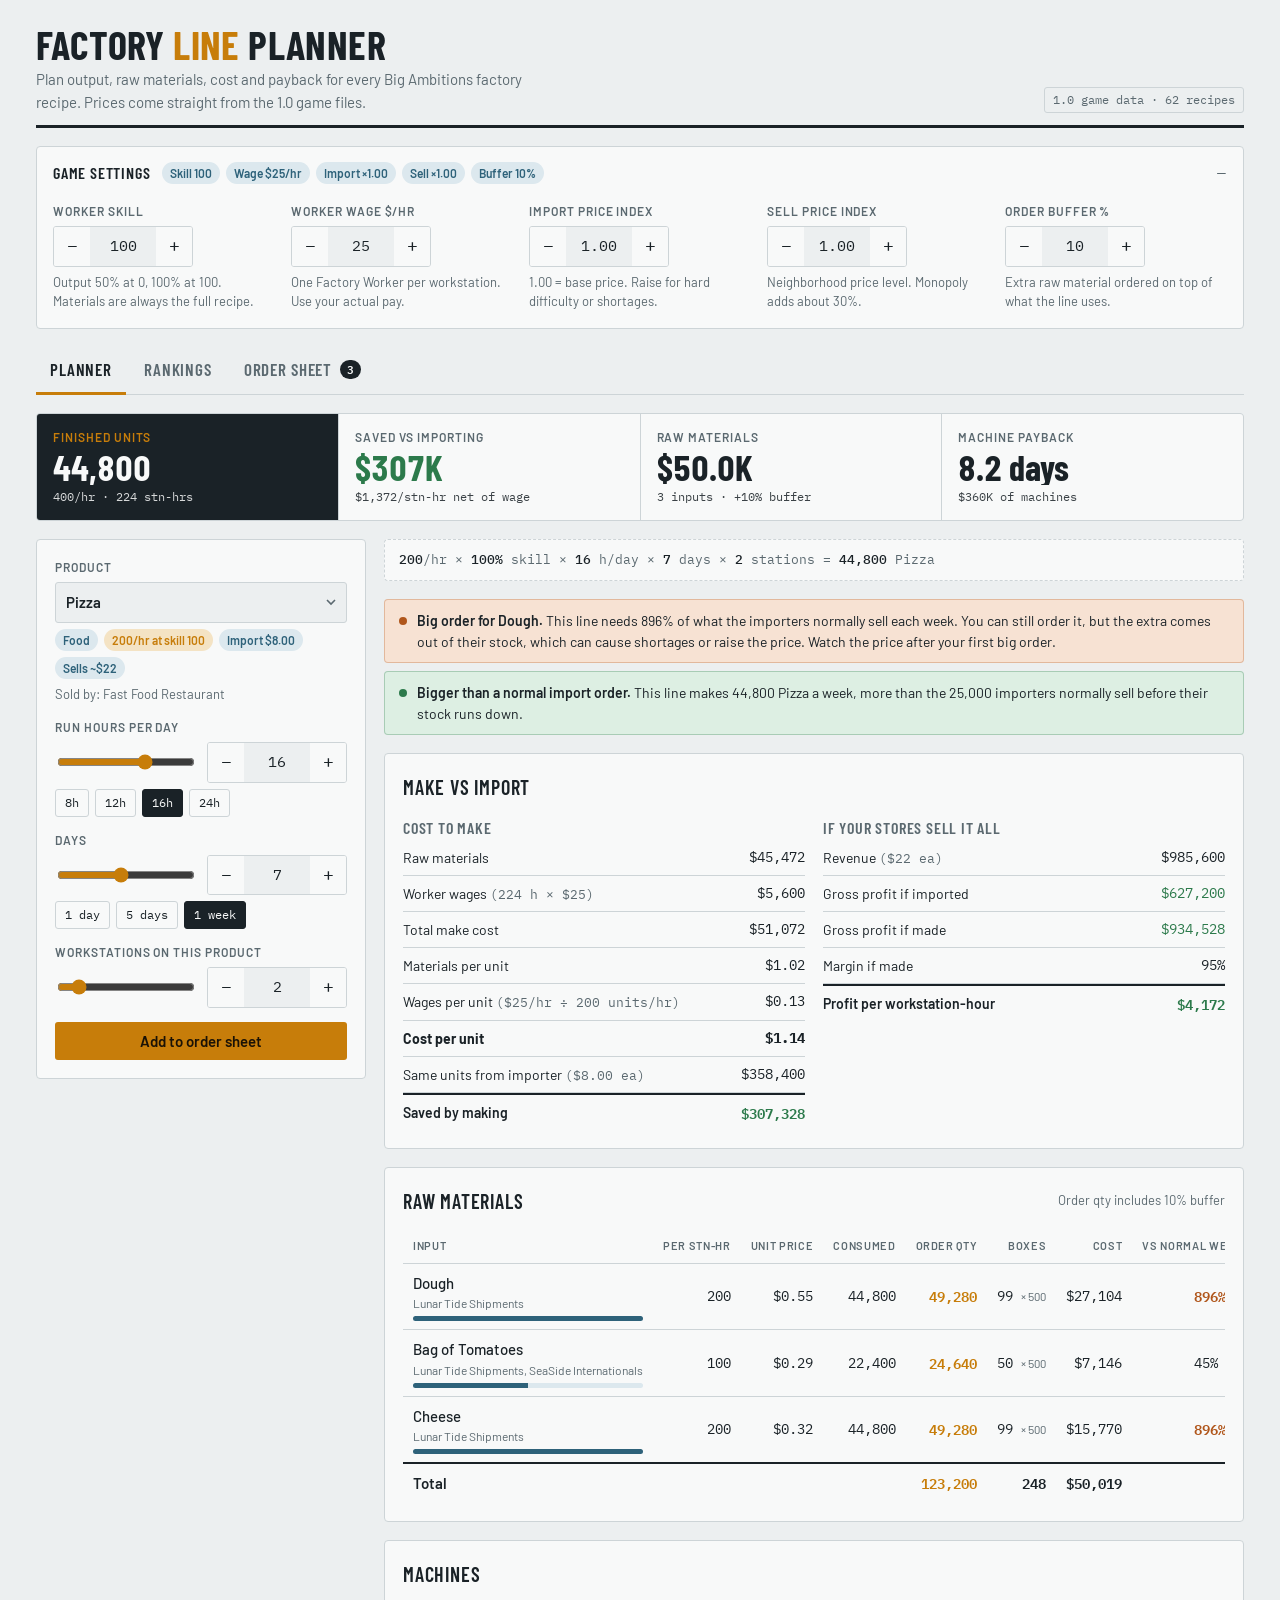
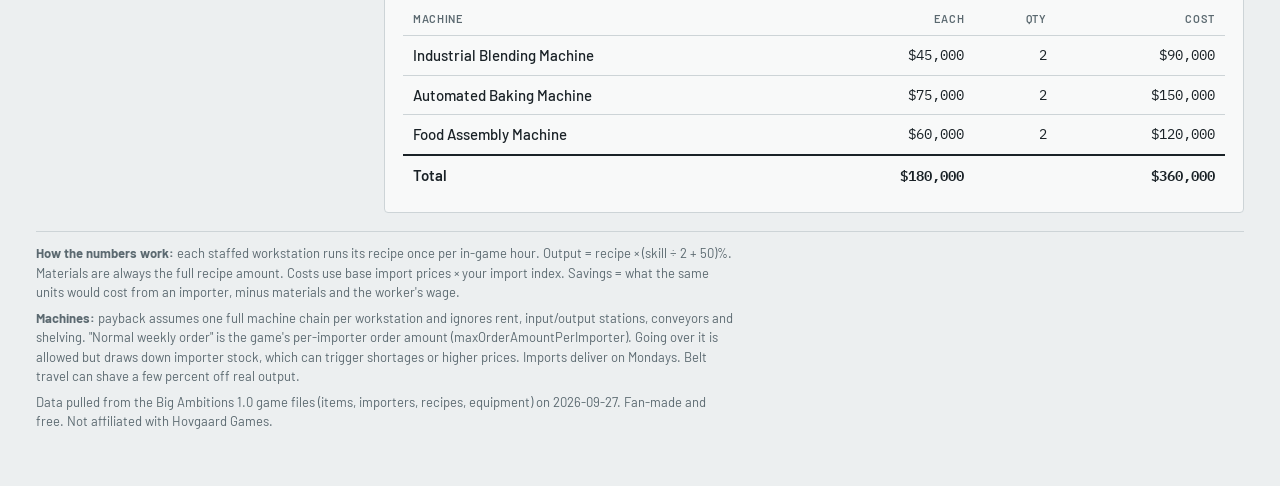
==== commit 886ebfc4: "Add searchable product picker Co-Authored-By: Claude Opus 5.5 <noreply@anthropic.com>" ====
--- a/index.html
+++ b/index.html
@@ -13,39 +13,12 @@
 <link rel="preconnect" href="https://fonts.googleapis.com">
 <link rel="preconnect" href="https://fonts.gstatic.com" crossorigin>
 <link rel="stylesheet" href="https://fonts.googleapis.com/css2?family=Barlow+Condensed:wght@500;600;700&family=Barlow:wght@400;500;600&family=IBM+Plex+Mono:wght@400;500&display=swap">
-<style>:root{padding-top:env(safe-area-inset-top,0px);padding-bottom:env(safe-area-inset-bottom,0px)}body{margin:0}img{max-width:100%}
-:root{--bg:#ECEFF0;--panel:#F8F9F9;--ink:#1A2227;--muted:#5B6970;--line:#CDD4D7;--accent:#C77D0A;--accent-soft:#F4E3C4;--steel:#2E627A;--steel-soft:#DCE8EE;--good:#2C7A4B;--good-soft:#DDEFE3;--warn:#B0561B;--warn-soft:#F7E2D3;--bad:#B3261E;--bad-soft:#F6DAD7;--display:"Barlow Condensed","Arial Narrow",system-ui,sans-serif;--body:"Barlow",system-ui,-apple-system,"Segoe UI",sans-serif;--mono:"IBM Pl\
-ex Mono",ui-monospace,Menlo,Consolas,monospace}@media (prefers-color-scheme: dark){:root:not([data-theme=light]){color-scheme:dark;--bg:#12181B;--panel:#1A2226;--ink:#E4EAEC;--muted:#93A2A9;--line:#2D3A40;--accent:#E6A23C;--accent-soft:#3A2C14;--steel:#7DB5CF;--steel-soft:#1D3441;--good:#6BC291;--good-soft:#15301F;--warn:#E3915A;--warn-soft:#3A2415;--bad:#F08A80;--bad-soft:#3D1A17}}:root[data-theme=dark]{
-color-scheme:dark;--bg:#12181B;--panel:#1A2226;--ink:#E4EAEC;--muted:#93A2A9;--line:#2D3A40;--accent:#E6A23C;--accent-soft:#3A2C14;--steel:#7DB5CF;--steel-soft:#1D3441;--good:#6BC291;--good-soft:#15301F;--warn:#E3915A;--warn-soft:#3A2415;--bad:#F08A80;--bad-soft:#3D1A17}*{box-sizing:border-box}body{background:var(--bg);color:var(--ink);font-family:var(--body);font-size:15px;line-height:1.5}.wrap{max-width:1240px;
-margin:0 auto;padding-inline:16px;padding-block:24px 48px;display:flex;flex-direction:column;gap:18px}header{display:flex;flex-wrap:wrap;align-items:flex-end;justify-content:space-between;gap:12px;border-bottom:3px solid var(--ink);padding-bottom:12px}h1{font-family:var(--display);font-weight:700;font-size:clamp(28px,5vw,40px);letter-spacing:.01em;margin:0;line-height:1;text-transform:uppercase}h1
-span{color:var(--accent)}.sub{color:var(--muted);margin:4px 0 0;max-width:66ch}.tag{font-family:var(--mono);font-size:12px;color:var(--muted);border:1px solid var(--line);padding:3px 8px;border-radius:3px;white-space:nowrap}h2{font-family:var(--display);font-weight:600;font-size:20px;text-transform:uppercase;letter-spacing:.04em;margin:0}h3{font-family:var(--display);font-weight:600;font-size:16px;
-text-transform:uppercase;letter-spacing:.05em;margin:0;color:var(--muted)}.label{font-size:12px;text-transform:uppercase;letter-spacing:.08em;color:var(--muted);font-weight:600}.hint{font-size:13px;color:var(--muted);margin:0}button{font:inherit;cursor:pointer;color:inherit}select,input[type=number]{font:inherit;color:var(--ink);background:var(--bg);border:1px solid var(--line);border-radius:3px;padding:8px
-10px;width:100%}input[type=number]{font-family:var(--mono);text-align:right}input[type=range]{flex:1;accent-color:var(--accent);min-width:0}select:focus-visible,input:focus-visible,button:focus-visible,summary:focus-visible,tr:focus-visible{outline:2px solid var(--accent);outline-offset:2px}.tabs{display:flex;gap:4px;border-bottom:1px solid var(--line)}.tab{background:none;border:none;border-bottom:3px
-solid transparent;padding:10px 14px;font-family:var(--display);font-weight:600;font-size:17px;text-transform:uppercase;letter-spacing:.05em;color:var(--muted);margin-bottom:-1px;display:flex;gap:8px;align-items:center}.tab[aria-selected=true]{color:var(--ink);border-color:var(--accent)}.tab .badge{font-family:var(--mono);font-size:11px;background:var(--ink);color:var(--panel);border-radius:999px;padding:1px
-7px;letter-spacing:0}details.settings{background:var(--panel);border:1px solid var(--line);border-radius:4px}details.settings>summary{cursor:pointer;list-style:none;padding:12px 16px;display:flex;justify-content:space-between;gap:10px;align-items:center;flex-wrap:wrap}details.settings>summary::-webkit-details-marker{display:none}details.settings>summary:after{content:"+";font-family:var(--mono);font-size:18px;
-color:var(--muted)}details.settings[open]>summary:after{content:"\2212"}.sumtxt{display:flex;gap:6px;flex-wrap:wrap;align-items:center;flex:1}.sumtxt{min-width:0}#setSum{display:flex;flex-wrap:wrap;gap:6px}.sumtxt b{font-family:var(--display);font-weight:600;font-size:16px;text-transform:uppercase;letter-spacing:.05em;margin-right:6px}.settings-grid{display:grid;grid-template-columns:repeat(5,minmax(0,1fr));
-gap:16px;padding:4px 16px 16px}@media (max-width:980px){.settings-grid{grid-template-columns:repeat(2,minmax(0,1fr))}}@media (max-width:520px){.settings-grid{grid-template-columns:1fr}}.grid{display:grid;grid-template-columns:minmax(0,330px) minmax(0,1fr);gap:18px;align-items:start}@media (max-width:900px){.grid{grid-template-columns:1fr}}.panel{background:var(--panel);border:1px solid var(--line);
-border-radius:4px;padding:18px;display:flex;flex-direction:column;gap:14px}.field{display:flex;flex-direction:column;gap:6px}.row{display:flex;align-items:center;gap:10px}.stepper{display:flex;align-items:stretch;border:1px solid var(--line);border-radius:3px;overflow:hidden;flex-shrink:0}.stepper input[type=number]{border:none;border-radius:0;width:66px;text-align:center;-moz-appearance:textfield;
-appearance:textfield;background:var(--bg)}.stepper input::-webkit-outer-spin-button,.stepper input::-webkit-inner-spin-button{-webkit-appearance:none;margin:0}.step{background:var(--panel);border:none;width:36px;font-family:var(--mono);font-size:18px;line-height:1}.step:hover{background:var(--steel-soft)}.chips{display:flex;flex-wrap:wrap;gap:6px}.chip{font-family:var(--mono);font-size:12px;background:transparent;
-border:1px solid var(--line);border-radius:3px;padding:4px 9px}.chip:hover{border-color:var(--accent)}.chip[aria-pressed=true]{background:var(--ink);color:var(--panel);border-color:var(--ink)}.meta{display:flex;flex-wrap:wrap;gap:6px}.pill{font-size:12px;font-weight:600;padding:2px 8px;border-radius:999px;background:var(--steel-soft);color:var(--steel);white-space:nowrap}.pill.amber{background:var(--accent-soft);
-color:var(--accent)}.pill.good{background:var(--good-soft);color:var(--good)}.pill.warn{background:var(--warn-soft);color:var(--warn)}.pill.bad{background:var(--bad-soft);color:var(--bad)}.soldby{font-size:13px;color:var(--muted)}.kpis{display:grid;grid-template-columns:repeat(4,minmax(0,1fr));gap:1px;background:var(--line);border:1px solid var(--line);border-radius:4px;overflow:hidden}.kpi{background:var(--panel);
-padding:14px 16px;display:flex;flex-direction:column;gap:3px;min-width:0}.kpi.hero{background:var(--ink);color:var(--panel)}.kpi.hero .label{color:var(--accent)}.num{font-family:var(--display);font-weight:700;font-size:36px;line-height:1;font-variant-numeric:tabular-nums;white-space:nowrap;overflow:hidden;text-overflow:ellipsis}.num.good{color:var(--good)}.num.bad{color:var(--bad)}.kpi .foot{font-family:var(--mono);
-font-size:12px;opacity:.85}.formula{font-family:var(--mono);font-size:13px;color:var(--muted);background:var(--panel);border:1px dashed var(--line);border-radius:4px;padding:10px 14px}.formula b{color:var(--ink);font-weight:500}.results{display:flex;flex-direction:column;gap:18px;min-width:0}.alerts{display:flex;flex-direction:column;gap:8px}.alert{border-radius:4px;padding:10px 14px;font-size:14px;
-display:flex;gap:10px;align-items:flex-start;border:1px solid transparent}.alert b{font-weight:600}.alert .dot{width:8px;height:8px;border-radius:50%;margin-top:7px;flex-shrink:0}.alert.good{background:var(--good-soft);border-color:color-mix(in srgb,var(--good) 30%,transparent)}.alert.good .dot{background:var(--good)}.alert.warn{background:var(--warn-soft);border-color:color-mix(in srgb,var(--warn)
-30%,transparent)}.alert.warn .dot{background:var(--warn)}.alert.bad{background:var(--bad-soft);border-color:color-mix(in srgb,var(--bad) 30%,transparent)}.alert.bad .dot{background:var(--bad)}.econ{display:grid;grid-template-columns:repeat(2,minmax(0,1fr));gap:18px}@media (max-width:700px){.econ{grid-template-columns:1fr}}.ledger{display:flex;flex-direction:column}.ledger div{display:flex;justify-content:space-between;
-gap:10px;padding:7px 0;border-bottom:1px solid var(--line);font-size:14px}.ledger div span:last-child{font-family:var(--mono);font-variant-numeric:tabular-nums;white-space:nowrap}.ledger div.tot{border-bottom:none;border-top:2px solid var(--ink);font-weight:600}.ledger .pos{color:var(--good)}.ledger .neg{color:var(--bad)}.ledger .sm{color:var(--muted);font-size:13px}.head{display:flex;justify-content:space-between;
-align-items:center;gap:10px;flex-wrap:wrap}.btn{background:var(--accent);color:#1a1206;border:none;border-radius:3px;padding:8px 14px;font-weight:600}.btn:hover{filter:brightness(1.07)}.btn.ghost{background:transparent;color:var(--muted);border:1px solid var(--line)}.x{background:none;border:none;color:var(--muted);font-size:20px;line-height:1;padding:0 6px}.x:hover{color:var(--bad)}.tablewrap{overflow-x:auto}
-table{width:100%;border-collapse:collapse;font-variant-numeric:tabular-nums}th,td{text-align:right;padding:8px 10px;border-bottom:1px solid var(--line);white-space:nowrap}th:first-child,td:first-child{text-align:left}th{font-size:11px;text-transform:uppercase;letter-spacing:.06em;color:var(--muted);font-weight:600;vertical-align:bottom}td{font-family:var(--mono);font-size:13.5px}td:first-child{font-family:var(--body);
-font-weight:500;font-size:15px}td.l{text-align:left;font-family:var(--body);font-size:13px;color:var(--muted);white-space:normal}tr.total td{border-bottom:none;border-top:2px solid var(--ink);font-weight:600}td.hl{color:var(--accent);font-weight:600}td.g{color:var(--good)}td.r{color:var(--bad)}.bar{height:5px;background:var(--steel-soft);border-radius:3px;margin-top:4px;overflow:hidden;min-width:60px}
-.bar i{display:block;height:100%;background:var(--steel)}.bar.over i{background:var(--warn)}td.w{color:var(--warn);font-weight:600}th.sort{cursor:pointer;user-select:none}th.sort:hover,th.sort[aria-sort]{color:var(--ink)}th.sort[aria-sort=descending]:after{content:" \2193"}th.sort[aria-sort=ascending]:after{content:" \2191"}#rank tbody tr{cursor:pointer}#rank tbody tr:hover td{background:var(--steel-soft)}
-.fam{font-size:12px;color:var(--muted);font-family:var(--body);font-weight:400;display:block}.rankbar{display:flex;align-items:center;gap:8px;justify-content:flex-end}.rankbar .bar{width:70px;margin:0}.rank-tools{display:flex;gap:10px;flex-wrap:wrap;align-items:center;justify-content:space-between}.rank-tools select{width:auto}.empty{color:var(--muted);font-size:14px;margin:0}.imp-group{display:flex;
-flex-direction:column;gap:6px}.imp-group+.imp-group{margin-top:10px}footer{font-size:13px;color:var(--muted);border-top:1px solid var(--line);padding-top:12px}footer p{margin:0 0 6px;max-width:100ch}[role=tabpanel]{display:flex;flex-direction:column;gap:18px}[hidden]{display:none!important}.tab{white-space:nowrap}.only-phone{display:none}@media (max-width:640px){body{font-size:16px}.wrap{padding-block:14px
-32px;gap:14px}.sub{font-size:14px}.tag{display:none}select,input[type=number]{font-size:16px;min-height:44px}.step{width:44px}.stepper input[type=number]{width:60px}.chip{font-size:13px;padding:8px 12px;min-height:36px;flex:1 1 auto}.panel{padding:14px;gap:12px}.btn{min-height:44px;padding:10px 16px}.head .btn{flex:1}.tabs{position:sticky;top:env(safe-area-inset-top,0px);z-index:6;background:var(--bg)}
-.tab{flex:1;justify-content:center;font-size:14px;padding:12px 2px;gap:4px;letter-spacing:.03em}.kpis{position:sticky;top:calc(env(safe-area-inset-top,0px) + 49px);z-index:5;grid-template-columns:repeat(2,minmax(0,1fr));box-shadow:0 6px 14px -8px #00000059}.kpi{padding:8px 10px;gap:1px}.num{font-size:24px}.kpi .label{font-size:10px;letter-spacing:.06em}.kpi .foot{font-size:10px;line-height:1.3;white-space:nowrap;
-overflow:hidden;text-overflow:ellipsis}.formula{font-size:12px;line-height:1.6;padding:8px 12px}.only-phone{display:block}table.cards thead{display:none}table.cards,table.cards tbody{display:block}table.cards tr{display:grid;grid-template-columns:1fr 1fr;gap:4px 12px;padding:12px 0;border-bottom:1px solid var(--line);position:relative}table.cards td{border:none;padding:0;text-align:left;white-space:normal;
-display:flex;flex-direction:column}table.cards td:first-child{grid-column:1/-1;font-size:16px;margin-bottom:4px;padding-right:34px}table.cards td.wide{grid-column:1/-1}table.cards td[data-label]:before{content:attr(data-label);font-family:var(--body);font-size:11px;text-transform:uppercase;letter-spacing:.06em;color:var(--muted);font-weight:600}table.cards tr.total{border-top:2px solid var(--ink);
-border-bottom:none}table.cards tr.total td{border:none}table.cards td.act{position:absolute;right:0;top:8px}table.cards td:empty{display:none}.rankbar{justify-content:flex-start}#rank tbody tr:hover td{background:none}.x{font-size:26px;padding:4px 8px}}
-</style>
+<link rel="stylesheet" href="css/styles.css">
+
+<script src="js/data.js" defer></script>
+<script src="js/calc.js" defer></script>
+<script src="js/picker.js" defer></script>
+<script src="js/app.js" defer></script>
 </head>
 <body>
 <div class="wrap">
@@ -82,7 +55,7 @@
 <section class="panel" aria-label="Line setup">
 <div class="field">
 <label class="label" for="item">Product</label>
-<select id="item"></select>
+<div id="itemPicker"></div>
 <div class="meta" id="meta"></div>
 <div class="soldby" id="soldby"></div>
 </div>
@@ -156,112 +129,6 @@
 <p>Data pulled from the Big Ambitions 1.0 game files (items, importers, recipes, equipment) on 2026-09-27. Fan-made and free. Not affiliated with Hovgaard Games.</p>
 </footer>
 </div>
-<script>
-const DATA={R:[["Arty Fish Phone",30,["Kiln Machine","Laser Cutting Machine","Consumer Goods Assembly Machine"],[["Resistors",300],["Transistors",300],["Capacitors",300],["Integrated Circuits",60],["Copper Clad Laminate",30],["Speaker",30],["Microphone",30],["Plastic",30],["Glass",30],["Battery",30]]],["Arty Fish Smartwatch",30,["Kiln Machine","Laser Cutting Machine","Consumer Goods Assembly Machi\
-ne"],[["Resistors",60],["Transistors",60],["Capacitors",60],["Integrated Circuits",30],["Copper Clad Laminate",30],["Speaker",30],["Microphone",30],["Plastic",5],["Glass",5],["Battery",30]]],["Bag of Apples",250,["Hydroponic Planter","Food Assembly Machine"],[["Seeds (Apple)",50],["Water",50]]],["Bag of Bananas",250,["Hydroponic Planter","Food Assembly Machine"],[["Seeds (Banana)",50],["Water",50]]],
-["Bag of Carrots",250,["Hydroponic Planter","Food Assembly Machine"],[["Seeds (Carrot)",50],["Water",50]]],["Bag of Lettuce",250,["Hydroponic Planter","Food Assembly Machine"],[["Seeds (Lettuce)",50],["Water",50]]],["Bag of Pears",250,["Hydroponic Planter","Food Assembly Machine"],[["Seeds (Pear)",50],["Water",50]]],["Bag of Tomatoes",250,["Hydroponic Planter","Food Assembly Machine"],[["Seeds (To\
-mato)",50],["Water",50]]],["Beer",50,["Industrial Blending Machine","Bottling Machine","Food Assembly Machine"],[["Water",50],["Barley",50],["Yeast",50],["Carbon Dioxide",50],["Hops",50]]],["Bottle of Wine",50,["Industrial Blending Machine","Bottling Machine","Food Assembly Machine"],[["Grapes",100],["Sugar",50],["Yeast",50]]],["Burger",200,["Industrial Blending Machine","Automated Baking Machine",
-"Food Assembly Machine"],[["Ground Beef",200],["Dough",200],["Cheese",40]]],["Cheese Platter",200,["Industrial Blending Machine","Automated Baking Machine","Food Assembly Machine"],[["Cheese",200]]],["Chicken Kabob Skewer",200,["Industrial Blending Machine","Automated Baking Machine","Food Assembly Machine"],[["Chicken Breast",200],["Vinaigrette",100],["Onion",100],["Pepper",100]]],["Cigar",100,["\
-Laser Cutting Machine","Consumer Goods Assembly Machine"],[["Cigar Paper",20],["Tobacco",100]]],["Clothing (Classic Cheap Female)",60,["Laser Cutting Machine","Industrial Sewing Machine","Consumer Goods Assembly Machine"],[["Fabric (Cheap)",120]]],["Clothing (Classic Cheap Male)",60,["Laser Cutting Machine","Industrial Sewing Machine","Consumer Goods Assembly Machine"],[["Fabric (Cheap)",120]]],["\
-Clothing (Classic Expensive Female)",30,["Laser Cutting Machine","Industrial Sewing Machine","Consumer Goods Assembly Machine"],[["Fabric (Expensive)",60]]],["Clothing (Classic Expensive Male)",30,["Laser Cutting Machine","Industrial Sewing Machine","Consumer Goods Assembly Machine"],[["Fabric (Expensive)",60]]],["Clothing (Modern Cheap Female)",60,["Laser Cutting Machine","Industrial Sewing Machi\
-ne","Consumer Goods Assembly Machine"],[["Fabric (Cheap)",120]]],["Clothing (Modern Cheap Male)",60,["Laser Cutting Machine","Industrial Sewing Machine","Consumer Goods Assembly Machine"],[["Fabric (Cheap)",120]]],["Clothing (Modern Expensive Female)",30,["Laser Cutting Machine","Industrial Sewing Machine","Consumer Goods Assembly Machine"],[["Fabric (Expensive)",60]]],["Clothing (Modern Expensive\
- Male)",30,["Laser Cutting Machine","Industrial Sewing Machine","Consumer Goods Assembly Machine"],[["Fabric (Expensive)",60]]],["Cotton Candy",200,["Industrial Blending Machine","Food Assembly Machine"],[["Sugar",200]]],["Croissant",200,["Industrial Blending Machine","Automated Baking Machine","Food Assembly Machine"],[["Dough",200],["Butter",100]]],["Cup Of Coffee",250,["Industrial Blending Mach\
-ine","Bottling Machine","Food Assembly Machine"],[["Water",250],["Ground Coffee Beans",250]]],["Cup of Tea",250,["Industrial Blending Machine","Bottling Machine","Food Assembly Machine"],[["Water",250],["Tea Leaves",250]]],["Cupcake",200,["Automated Baking Machine","Industrial Blending Machine","Food Assembly Machine"],[["Baking Mix",200],["Milk",100],["Sugar",100]]],["Donut",200,["Industrial Blen\
-ding Machine","Automated Baking Machine","Food Assembly Machine"],[["Milk",100],["Sugar",100],["Dough",200]]],["Energy Drink",250,["Industrial Blending Machine","Bottling Machine","Food Assembly Machine"],[["Water",250],["Sugar",250],["Carbon Dioxide",250],["Caffeine Extract",250]]],["Flower (Cheap)",100,["Hydroponic Planter","Food Assembly Machine"],[["Seeds (Flower Cheap)",100],["Water",100]]],[
-"Flower (Expensive)",100,["Hydroponic Planter","Food Assembly Machine"],[["Seeds (Flower Expensive)",100],["Water",100]]],["French Fries",200,["Industrial Blending Machine","Automated Baking Machine","Food Assembly Machine"],[["Russet Potatoes",200],["Bag of Tomatoes",50]]],["Fresh Food",200,["Industrial Blending Machine","Automated Baking Machine","Food Assembly Machine"],[["Ground Beef",200],["R\
-usset Potatoes",200],["Bag of Tomatoes",100]]],["Frozen Food",200,["Industrial Blending Machine","Automated Baking Machine","Food Assembly Machine"],[["Chicken Breast",200],["Vinaigrette",100]]],["Gift (Cheap)",100,["Laser Cutting Machine","Consumer Goods Assembly Machine"],[["Clay",50]]],["Gift (Expensive)",100,["Laser Cutting Machine","Consumer Goods Assembly Machine"],[["Water",100],["Glass",100],
-["Plastic",250]]],["Hair Care Product",150,["Industrial Blending Machine","Bottling Machine","Food Assembly Machine"],[["Water",150],["Hair Care Formula",150]]],["Hotdog",200,["Automated Baking Machine","Industrial Blending Machine","Food Assembly Machine"],[["Raw Sausage",200],["Dough",200],["Bag of Tomatoes",50]]],["Ice Cream",200,["Industrial Blending Machine","Food Assembly Machine"],[["Sugar",
-200],["Milk",200]]],["Jewelry (Cheap)",60,["Laser Cutting Machine","Polishing Machine","Consumer Goods Assembly Machine"],[["Uncut Gems (Cheap)",60],["Metal Band",60]]],["Jewelry (Expensive)",30,["Laser Cutting Machine","Polishing Machine","Consumer Goods Assembly Machine"],[["Uncut Gems (Expensive)",30],["Metal Band",30]]],["Limited Edition Book",100,["Laser Cutting Machine","Consumer Goods Assem\
-bly Machine"],[["Paper Ream",2],["Fabric (Expensive)",100]]],["Margarita",50,["Industrial Blending Machine","Bottling Machine","Food Assembly Machine"],[["Water",50],["Barley",50],["Yeast",50],["Blue Agave",100],["Lime Juice",50]]],["Martini",50,["Industrial Blending Machine","Bottling Machine","Food Assembly Machine"],[["Water",50],["Barley",50],["Yeast",50],["Juniper Berries",100],["Vermouth",50]]],
-["Motivational Book",100,["Laser Cutting Machine","Consumer Goods Assembly Machine"],[["Paper Ream",3],["Fabric (Cheap)",50]]],["Noize Boss Earbuds",60,["Kiln Machine","Laser Cutting Machine","Consumer Goods Assembly Machine"],[["Resistors",60],["Transistors",60],["Capacitors",60],["Integrated Circuits",60],["Copper Clad Laminate",10],["Speaker",120],["Microphone",60],["Plastic",10]]],["Novel",100,
-["Laser Cutting Machine","Consumer Goods Assembly Machine"],[["Paper Ream",3],["Fabric (Cheap)",50]]],["Pack of Cigarettes",100,["Laser Cutting Machine","Consumer Goods Assembly Machine"],[["Cigarette Paper",20],["Tobacco",100]]],["Paper Bag",500,["Laser Cutting Machine","Consumer Goods Assembly Machine"],[["Paper Ream",2]]],["Picture Book",100,["Laser Cutting Machine","Consumer Goods Assembly Mac\
-hine"],[["Paper Ream",1],["Fabric (Cheap)",20]]],["Pizza",200,["Industrial Blending Machine","Automated Baking Machine","Food Assembly Machine"],[["Dough",200],["Bag of Tomatoes",100],["Cheese",200]]],["Popcorn",200,["Industrial Blending Machine","Automated Baking Machine","Food Assembly Machine"],[["Popcorn Kernels",200],["Butter",10]]],["Rhythm By Tre Headphones",60,["Kiln Machine","Laser Cuttin\
-g Machine","Consumer Goods Assembly Machine"],[["Resistors",120],["Transistors",120],["Capacitors",120],["Integrated Circuits",60],["Copper Clad Laminate",20],["Speaker",120],["Microphone",60],["Plastic",20]]],["Salad",200,["Industrial Blending Machine","Automated Baking Machine","Food Assembly Machine"],[["Vinaigrette",100],["Bag of Lettuce",200],["Bag of Tomatoes",100],["Pepper",100],["Onion",100]]],
-["Slushie",250,["Industrial Blending Machine","Bottling Machine","Food Assembly Machine"],[["Water",250],["Sugar",250],["Flavor Syrup",250]]],["Soda Can",250,["Industrial Blending Machine","Bottling Machine","Food Assembly Machine"],[["Water",250],["Sugar",250],["Carbon Dioxide",250],["Cola Flavoring",250]]],["Technical Manual",100,["Laser Cutting Machine","Consumer Goods Assembly Machine"],[["Pap\
-er Ream",5],["Fabric (Expensive)",50]]],["Umbrella",100,["Laser Cutting Machine","Consumer Goods Assembly Machine"],[["Plastic",50],["Metal Wire",100]]],["Whisky",50,["Industrial Blending Machine","Bottling Machine","Food Assembly Machine"],[["Water",50],["Barley",100],["Yeast",50]]],["Youth Novel",100,["Laser Cutting Machine","Consumer Goods Assembly Machine"],[["Paper Ream",1],["Fabric (Cheap)",
-20]]],["ZanaMan Phone",30,["Kiln Machine","Laser Cutting Machine","Consumer Goods Assembly Machine"],[["Resistors",300],["Transistors",300],["Capacitors",300],["Integrated Circuits",60],["Copper Clad Laminate",30],["Speaker",30],["Microphone",30],["Plastic",30],["Glass",30],["Battery",30]]],["ZanaMan Smartwatch",30,["Kiln Machine","Laser Cutting Machine","Consumer Goods Assembly Machine"],[["Resis\
-tors",60],["Transistors",60],["Capacitors",60],["Integrated Circuits",30],["Copper Clad Laminate",30],["Speaker",30],["Microphone",30],["Plastic",5],["Glass",5],["Battery",30]]]],I:{"Baking Mix":[.1,null,500,5e3,"",["Lunar Tide Shipments"]],Barley:[.24,null,500,5e3,"",["Aquatic Bay Cargo"]],Battery:[16,null,500,5e3,"",["Maritime Freight Line"]],"Blue Agave":[.12,null,500,5e3,"",["Aquatic Bay Cargo"]],
-Butter:[.5,null,500,5e3,"",["Lunar Tide Shipments"]],"Caffeine Extract":[.1,null,500,5e3,"",["Aquatic Bay Cargo"]],Capacitors:[6,null,1e3,5e3,"",["Maritime Freight Line"]],"Carbon Dioxide":[.01,null,500,5e3,"",["Aquatic Bay Cargo"]],Cheese:[.32,null,500,5e3,"",["Lunar Tide Shipments"]],"Chicken Breast":[.35,null,500,5e3,"",["Lunar Tide Shipments"]],"Cigar Paper":[1,null,1e3,5e3,"",["Global Harvest\
- Traders"]],"Cigarette Paper":[.5,null,1e3,5e3,"",["Global Harvest Traders"]],Clay:[2.5,null,150,5e3,"",["Global Harvest Traders"]],"Cola Flavoring":[.02,null,500,5e3,"",["Aquatic Bay Cargo"]],"Copper Clad Laminate":[8,null,500,5e3,"",["Maritime Freight Line"]],Dough:[.55,null,500,5e3,"",["Lunar Tide Shipments"]],"Fabric (Cheap)":[6,null,150,5e3,"",["Maritime Freight Line"]],"Fabric (Expensive)":[
-12,null,150,5e3,"",["Maritime Freight Line"]],"Flavor Syrup":[.04,null,500,5e3,"",["Aquatic Bay Cargo"]],Glass:[.5,null,500,5e3,"",["Global Harvest Traders","Maritime Freight Line"]],Grapes:[.35,null,500,5e3,"",["Aquatic Bay Cargo"]],"Ground Beef":[.55,null,500,5e3,"",["Lunar Tide Shipments"]],"Ground Coffee Beans":[.12,null,500,5e3,"",["Aquatic Bay Cargo"]],"Hair Care Formula":[2.5,null,500,5e3,"",
-["Aquatic Bay Cargo"]],Hops:[.02,null,500,5e3,"",["Aquatic Bay Cargo"]],"Integrated Circuits":[10,null,1e3,5e3,"",["Maritime Freight Line"]],"Juniper Berries":[.15,null,500,5e3,"",["Aquatic Bay Cargo"]],"Lime Juice":[.02,null,500,5e3,"",["Aquatic Bay Cargo"]],"Metal Band":[.6,null,150,5e3,"",["Maritime Freight Line"]],"Metal Wire":[3.5,null,500,5e3,"",["Global Harvest Traders"]],Microphone:[8,null,
-500,5e3,"",["Maritime Freight Line"]],Milk:[.05,null,500,5e3,"",["Lunar Tide Shipments"]],Onion:[.14,null,500,5e3,"",["Lunar Tide Shipments"]],"Paper Ream":[6.25,null,300,5e3,"",["Global Harvest Traders"]],Pepper:[.1,null,500,5e3,"",["Lunar Tide Shipments"]],Plastic:[.6,null,500,5e3,"",["Global Harvest Traders","Maritime Freight Line"]],"Popcorn Kernels":[.01,null,500,5e3,"",["Global Harvest Trade\
-rs"]],"Raw Sausage":[.34,null,500,5e3,"",["Lunar Tide Shipments"]],Resistors:[4,null,1e3,5e3,"",["Maritime Freight Line"]],"Russet Potatoes":[.4,null,500,5e3,"",["Lunar Tide Shipments"]],"Seeds (Apple)":[.5,null,1e3,5e3,"",["Global Harvest Traders"]],"Seeds (Banana)":[.5,null,1e3,5e3,"",["Global Harvest Traders"]],"Seeds (Carrot)":[.5,null,1e3,5e3,"",["Global Harvest Traders"]],"Seeds (Flower Chea\
-p)":[1.5,null,1e3,5e3,"",["Global Harvest Traders"]],"Seeds (Flower Expensive)":[3,null,1e3,5e3,"",["Global Harvest Traders"]],"Seeds (Lettuce)":[.5,null,1e3,5e3,"",["Global Harvest Traders"]],"Seeds (Pear)":[.5,null,1e3,5e3,"",["Global Harvest Traders"]],"Seeds (Tomato)":[.5,null,1e3,5e3,"",["Global Harvest Traders"]],Speaker:[6,null,500,5e3,"",["Maritime Freight Line"]],Sugar:[.05,null,1500,5e3,
-"",["Aquatic Bay Cargo","Lunar Tide Shipments"]],"Tea Leaves":[.12,null,500,5e3,"",["Aquatic Bay Cargo"]],Tobacco:[.5,null,500,5e3,"",["Global Harvest Traders"]],Transistors:[8,null,1e3,5e3,"",["Maritime Freight Line"]],"Uncut Gems (Cheap)":[40,null,150,5e3,"",["Maritime Freight Line"]],"Uncut Gems (Expensive)":[450,null,150,5e3,"",["Maritime Freight Line"]],Vermouth:[.1,null,500,5e3,"",["Aquatic \
-Bay Cargo"]],Vinaigrette:[.1,null,500,5e3,"",["Lunar Tide Shipments"]],Water:[.01,null,500,5e3,"",["Aquatic Bay Cargo","Global Harvest Traders"]],Yeast:[.01,null,500,5e3,"",["Aquatic Bay Cargo"]],"Bag of Lettuce":[.28,2.12,250,25e3,"Supermarket, Fruit And Vegetable Store",["Lunar Tide Shipments","SeaSide Internationals"]],"Bag of Tomatoes":[.29,2.56,500,25e3,"Supermarket, Fruit And Vegetable Store",
-["Lunar Tide Shipments","SeaSide Internationals"]],"Arty Fish Phone":[350,799,300,7500,"Electronics Store",["BlueStone Imports"]],"Arty Fish Smartwatch":[150,324,300,7500,"Gift Shop, Electronics Store, Jewelry Store",["BlueStone Imports"]],"Bag of Apples":[.32,2.89,500,25e3,"Supermarket, Fast Food Restaurant, Coffee Shop, Fruit And Vegetable Store",["SeaSide Internationals"]],"Bag of Bananas":[.26,
-2.35,500,25e3,"Supermarket, Fast Food Restaurant, Coffee Shop, Fruit And Vegetable Store",["SeaSide Internationals"]],"Bag of Carrots":[.28,2.24,500,25e3,"Supermarket, Fruit And Vegetable Store",["SeaSide Internationals"]],"Bag of Pears":[.29,2.62,500,25e3,"Supermarket, Fruit And Vegetable Store",["SeaSide Internationals"]],Beer:[2,12,300,15e3,"Liquor Store, Nightclub",["United Ocean Import"]],"Bo\
-ttle of Wine":[5.8,21,300,15e3,"Liquor Store, Supermarket",["United Ocean Import"]],Burger:[4.75,12.5,500,25e3,"Fast Food Restaurant",["JetCargo Imports"]],"Cheese Platter":[1,15,500,25e3,"Theater",["United Ocean Import"]],"Chicken Kabob Skewer":[5.2,14,500,25e3,"Fast Food Restaurant",["JetCargo Imports"]],Cigar:[3.6,12,300,15e3,"Liquor Store",["United Ocean Import"]],"Clothing (Classic Cheap Fema\
-le)":[24,55,150,7500,"Clothing Store",["United Ocean Import"]],"Clothing (Classic Cheap Male)":[24,55,150,7500,"Clothing Store",["United Ocean Import"]],"Clothing (Classic Expensive Female)":[41,122,150,7500,"Clothing Store",["United Ocean Import"]],"Clothing (Classic Expensive Male)":[41,122,150,7500,"Clothing Store",["United Ocean Import"]],"Clothing (Modern Cheap Female)":[27,57,150,7500,"Cloth\
-ing Store",["United Ocean Import"]],"Clothing (Modern Cheap Male)":[27,57,150,7500,"Clothing Store",["United Ocean Import"]],"Clothing (Modern Expensive Female)":[45,127,150,7500,"Clothing Store",["United Ocean Import"]],"Clothing (Modern Expensive Male)":[45,127,150,7500,"Clothing Store",["United Ocean Import"]],"Cotton Candy":[.1,6.75,500,25e3,"Cinema",["SeaSide Internationals"]],Croissant:[2.91,
-7.2,500,25e3,"Supermarket, Coffee Shop",["JetCargo Imports"]],"Cup Of Coffee":[.9,3.9,500,5e4,"Coffee Shop",["JetCargo Imports"]],"Cup of Tea":[.9,3.9,500,5e4,"Coffee Shop",["JetCargo Imports"]],Cupcake:[2.1,5.2,500,25e3,"Supermarket, Coffee Shop",["JetCargo Imports"]],Donut:[1.52,3.8,500,25e3,"Supermarket, Coffee Shop",["JetCargo Imports"]],"Energy Drink":[.9,3.9,500,5e4,"Gym, Liquor Store, Super\
-market, Florist, Gift Shop, Electronics Store, Nightclub",["JetCargo Imports"]],"Flower (Cheap)":[6,25,100,15e3,"Florist, Gift Shop, Bookstore",["SeaSide Internationals"]],"Flower (Expensive)":[10,40,100,15e3,"Florist, Gift Shop",["SeaSide Internationals"]],"French Fries":[2.22,6.25,500,25e3,"Fast Food Restaurant",["JetCargo Imports"]],"Fresh Food":[2.5,8,500,25e3,"Supermarket",["SeaSide Internati\
-onals"]],"Frozen Food":[1.1,6,500,25e3,"Supermarket",["SeaSide Internationals"]],"Gift (Cheap)":[5,18,300,15e3,"Florist, Gift Shop, Bookstore",["BlueStone Imports"]],"Gift (Expensive)":[7,32,300,15e3,"Florist, Gift Shop",["BlueStone Imports"]],"Hair Care Product":[9,19,500,25e3,"Hairdresser",["SeaSide Internationals"]],Hotdog:[4.45,11.65,500,25e3,"Fast Food Restaurant",["JetCargo Imports"]],"Ice C\
-ream":[4.33,11.5,500,25e3,"Supermarket, Fast Food Restaurant, Coffee Shop",["JetCargo Imports"]],"Jewelry (Cheap)":[91,160,150,7500,"Clothing Store, Jewelry Store",["BlueStone Imports"]],"Jewelry (Expensive)":[768,1270,150,7500,"Clothing Store, Jewelry Store",["BlueStone Imports"]],"Limited Edition Book":[45,90,300,7500,"Bookstore",["BlueStone Imports"]],Margarita:[4,16,300,15e3,"Liquor Store, Nig\
-htclub",["United Ocean Import"]],Martini:[5,20,300,15e3,"Liquor Store, Nightclub, Theater",["United Ocean Import"]],"Motivational Book":[10,25,300,15e3,"Bookstore",["BlueStone Imports"]],"Noize Boss Earbuds":[79,159,600,7500,"Gift Shop, Electronics Store, Bookstore",["BlueStone Imports"]],Novel:[11.5,28,300,15e3,"Bookstore",["BlueStone Imports"]],"Pack of Cigarettes":[3.2,10,300,15e3,"Liquor Store",
-["United Ocean Import"]],"Picture Book":[2.5,6,450,15e3,"Bookstore",["BlueStone Imports"]],Pizza:[8,22,500,25e3,"Fast Food Restaurant",["JetCargo Imports"]],Popcorn:[.2,8.5,500,5e4,"Cinema, Theater",["SeaSide Internationals"]],"Rhythm By Tre Headphones":[200,349,600,7500,"Gift Shop, Electronics Store",["BlueStone Imports"]],Salad:[4.9,13,500,25e3,"Fast Food Restaurant, Coffee Shop, Fruit And Veget\
-able Store",["JetCargo Imports"]],Slushie:[.9,7,500,5e4,"Cinema",["SeaSide Internationals"]],"Soda Can":[.5,3,500,5e4,"Gym, Liquor Store, Supermarket, Florist, Fast Food Restaurant, Coffee Shop, Gift Shop, Electronics Store, Nightclub, Cinema",["BlueStone Imports","JetCargo Imports","SeaSide Internationals","United Ocean Import"]],"Technical Manual":[18,44,300,15e3,"Bookstore",["BlueStone Imports"]],
-Umbrella:[7,24,300,15e3,"Florist, Gift Shop, Bookstore",["BlueStone Imports"]],Whisky:[8,26,300,15e3,"Liquor Store, Nightclub, Theater",["United Ocean Import"]],"Youth Novel":[5.5,14,450,15e3,"Bookstore",["BlueStone Imports"]],"ZanaMan Phone":[450,999,300,7500,"Electronics Store",["BlueStone Imports"]],"ZanaMan Smartwatch":[250,399,300,7500,"Gift Shop, Electronics Store, Jewelry Store",["BlueStone\
- Imports"]],"Paper Bag":[.16,null,1e3,5e3,"",["BlueStone Imports","JetCargo Imports","SeaSide Internationals","United Ocean Import"]]},M:{"Kiln Machine":115e3,"Laser Cutting Machine":145e3,"Consumer Goods Assembly Machine":24e4,"Hydroponic Planter":35e3,"Food Assembly Machine":6e4,"Industrial Blending Machine":45e3,"Bottling Machine":27500,"Automated Baking Machine":75e3,"Industrial Sewing Machine":95e3,
-"Polishing Machine":125e3}},R=DATA.R.map(e=>({n:e[0],out:e[1],m:e[2],ins:e[3]})),M=DATA.M,I=Object.fromEntries(Object.entries(DATA.I).map(([e,t])=>[e,{imp:t[0],sell:t[1],box:t[2],cap:t[3],sold:t[4],im:t[5].map(a=>[a])}])),byName=Object.fromEntries(R.map(e=>[e.n,e]));function family(e){const t=e.m.join("|");return t.includes("Hydroponic")?"Garden":t.includes("Sewing")?"Clothing":t.includes("Polishi\
-ng")?"Jewelry":t.includes("Kiln")?"Electronics":t.includes("Bottling")?"Bottled Goods":t.includes("Laser")?"Consumer Goods":"Food"}R.forEach(e=>{e.fam=family(e),e.chain=e.m.reduce((t,a)=>t+(M[a]||0),0)});const FAMS=["Food","Bottled Goods","Garden","Consumer Goods","Clothing","Jewelry","Electronics"],$=e=>document.getElementById(e),fmt=e=>Math.round(e).toLocaleString("en-US"),money=(e,t)=>{const a=e<
-0?"\u2212":"";return e=Math.abs(e),t===void 0&&(t=e<10?2:0),a+"$"+e.toLocaleString("en-US",{minimumFractionDigits:t,maximumFractionDigits:t})},short=e=>{const t=e<0?"\u2212":"";return e=Math.abs(e),e>=1e6?t+"$"+(e/1e6).toFixed(e>=1e7?1:2)+"M":e>=1e4?t+"$"+(e/1e3).toFixed(e>=1e5?0:1)+"K":t+"$"+Math.round(e).toLocaleString("en-US")},shortN=e=>e>=1e6?(e/1e6).toFixed(2)+"M":e>=1e5?Math.round(e/1e3)+"K":
-fmt(e),store={get(e,t){try{const a=localStorage.getItem(e);return a?JSON.parse(a):t}catch{return t}},set(e,t){try{localStorage.setItem(e,JSON.stringify(t))}catch{}}},esc=e=>String(e).replace(/[&<>"]/g,t=>({"&":"&amp;","<":"&lt;",">":"&gt;",'"':"&quot;"})[t]),G=Object.assign({skill:100,wage:25,pidx:1,sidx:1,buf:10},store.get("flp3-g",{})),S=Object.assign({item:"Pizza",hrs:16,days:7,ws:2},store.get(
-"flp3-s",{}));byName[S.item]||(S.item="Pizza");let plan=store.get("flp3-plan",null);Array.isArray(plan)||(plan=[{item:"Pizza",hrs:16,days:7,ws:2},{item:"Salad",hrs:16,days:7,ws:1},{item:"Clothing (Modern Cheap Female)",hrs:16,days:7,ws:1}]),plan=plan.filter(e=>byName[e.item]);const RK=Object.assign({fam:"All",key:"net",dir:-1},store.get("flp3-rk",{})),limits={hrs:[0,24],days:[0,365],ws:[1,100],skill:[
-0,100],wage:[0,500],pidx:[.1,5],sidx:[.1,5],buf:[0,200]},clamp=(e,t,a)=>Math.min(a,Math.max(t,isFinite(e)?e:t)),mult=()=>.5+G.skill/200;function supplyPerWeek(e){const t=I[e];if(!t)return 1/0;const a=Math.max(1,(t.im||[]).length);return(t.cap||0)*a}function lineCalc(e){var x,T;const t=byName[e.item],a=t.out*mult(),o=e.hrs*e.days*e.ws,i=(((x=I[t.n])==null?void 0:x.imp)||0)*G.pidx,d=(((T=I[t.n])==null?
-void 0:T.sell)||0)*G.sidx,c=t.ins.map(([u,m])=>{const w=I[u]||{},H=(w.imp||0)*G.pidx;return{n:u,q:m,price:H,total:m*o,cost:m*H*o,box:w.box||1,im:(w.im||[]).map(P=>P[0]),cap:supplyPerWeek(u)}}),b=c.reduce((u,m)=>u+m.q*m.price,0),p=a*o,y=b*o,f=G.wage*o,k=y+f,g=p*i,s=g-k,C=p*d,n=a*i-b-G.wage,l=t.chain*e.ws,r=n>0?t.chain/n:1/0,B=e.hrs>0?r/e.hrs:1/0,h=Math.min(...t.ins.map(([u,m])=>supplyPerWeek(u)/m)),
-v=e.hrs*Math.min(e.days,7)*e.ws,A=t.ins.map(([u,m])=>({n:u,lim:supplyPerWeek(u)/m})).sort((u,m)=>u.lim-m.lim)[0],L=a*v,F=supplyPerWeek(t.n);return{r:t,out:a,stnHrs:o,imp:i,sell:d,mats:c,matHr:b,units:p,matCost:y,labor:f,make:k,importCost:g,save:s,revenue:C,netHr:n,machines:l,payHrs:r,payDays:B,maxStnHrsWk:h,plannedStnHrsWk:v,binding:A,unitsWk:L,outCap:F,costUnit:p?k/p:0}}function rankRow(e){const t=lineCalc(
-{item:e.n,hrs:S.hrs||16,days:7,ws:1});return{r:e,fam:e.fam,out:t.out,cu:(t.matHr+G.wage)/t.out,imp:t.imp,pct:t.imp?(t.imp-(t.matHr+G.wage)/t.out)/t.imp*100:0,net:t.netHr,chain:e.chain,pay:t.payDays,sup:t.maxStnHrsWk,profit:t.out*t.sell-t.matHr-G.wage}}$("item").innerHTML=FAMS.map(e=>`<optgroup label="${e}">`+R.filter(t=>t.fam===e).sort((t,a)=>t.n.localeCompare(a.n)).map(t=>`<option>${esc(t.n)}</op\
-tion>`).join("")+"</optgroup>").join("");const lineKeys=["hrs","days","ws"],gKeys=["skill","wage","pidx","sidx","buf"];function syncInputs(){$("item").value=S.item,lineKeys.forEach(e=>{$(e).value=S[e];const t=$(e+"R");t.value=Math.min(+t.max,S[e])}),gKeys.forEach(e=>$(e).value=e==="pidx"||e==="sidx"?(+G[e]).toFixed(2):G[e]),document.querySelectorAll(".chips[data-for]").forEach(e=>{const t=e.dataset.
-for;e.querySelectorAll(".chip").forEach(a=>a.setAttribute("aria-pressed",String(+a.dataset.v==+S[t])))})}lineKeys.forEach(e=>{$(e).addEventListener("input",t=>{S[e]=clamp(parseFloat(t.target.value),...limits[e]),renderAll(!1)}),$(e).addEventListener("change",()=>renderAll(!0)),$(e+"R").addEventListener("input",t=>{S[e]=+t.target.value,renderAll(!0)})}),gKeys.forEach(e=>{$(e).addEventListener("inpu\
-t",t=>{G[e]=clamp(parseFloat(t.target.value),...limits[e]),renderAll(!1)}),$(e).addEventListener("change",()=>renderAll(!0))}),document.querySelectorAll(".step").forEach(e=>e.addEventListener("click",()=>{const t=e.dataset.k,a=lineKeys.includes(t)?S:G;a[t]=Math.round(clamp((+a[t]||0)+ +e.dataset.d,...limits[t])*100)/100,renderAll(!0)})),document.querySelectorAll(".chips[data-for]").forEach(e=>e.addEventListener(
-"click",t=>{const a=t.target.closest(".chip");a&&(S[e.dataset.for]=+a.dataset.v,renderAll(!0))})),$("item").addEventListener("change",e=>{S.item=e.target.value,renderAll(!0)}),window.matchMedia("(min-width:641px)").matches&&($("settings").open=!0);const tabs=["plan","rank","order"];function showTab(e){tabs.forEach(t=>{$("t-"+t).setAttribute("aria-selected",String(t===e)),$("p-"+t).hidden=t!==e});try{
-sessionStorage.setItem("flp3-tab",e)}catch{}}tabs.forEach(e=>$("t-"+e).addEventListener("click",()=>showTab(e))),document.querySelector(".tabs").addEventListener("keydown",e=>{if(!["ArrowLeft","ArrowRight"].includes(e.key))return;const t=tabs.findIndex(o=>$("t-"+o).getAttribute("aria-selected")==="true"),a=tabs[(t+(e.key==="ArrowRight"?1:2))%3];showTab(a),$("t-"+a).focus()});{let e="plan";try{e=sessionStorage.
-getItem("flp3-tab")||"plan"}catch{}const t=(location.hash||"").slice(1);tabs.includes(t)&&(e=t),showTab(e)}function alertHTML(e){return e.map(t=>`<div class="alert ${t[0]}"><span class="dot"></span><div>${t[1]}</div></div>`).join("")}function renderPlanner(){const e=lineCalc(S),t=e.r,a=1+G.buf/100,o=I[t.n]||{};$("meta").innerHTML=`<span class="pill">${t.fam}</span><span class="pill amber">${t.out}\
-/hr at skill 100</span><span class="pill">Import ${money(e.imp)}</span>${o.sell?`<span class="pill">Sells ~${money(e.sell)}</span>`:""}`,$("soldby").textContent=o.sold?`Sold by: ${o.sold}`:"",$("kOut").textContent=shortN(e.units),$("kOutF").textContent=`${fmt(e.out*S.ws)}/hr \xB7 ${fmt(e.stnHrs)} stn-hrs`,$("kSave").textContent=short(e.save),$("kSave").className="num "+(e.save>=0?"good":"bad"),$("\
-kSaveF").textContent=`${money(e.netHr,0)}/stn-hr net of wage`,$("kMat").textContent=short(e.matCost*a),$("kMatF").textContent=`${e.mats.length} input${e.mats.length>1?"s":""} \xB7 +${G.buf}% buffer`,$("kPay").textContent=isFinite(e.payDays)?e.payDays<1?"<1 day":(e.payDays<10?e.payDays.toFixed(1):fmt(e.payDays))+" days":"Never",$("kPay").className="num "+(isFinite(e.payDays)?"":"bad"),$("kPayF").textContent=
-`${short(e.machines)} of machines`,$("formula").innerHTML=`<b>${t.out}</b>/hr \xD7 <b>${Math.round(mult()*100)}%</b> skill \xD7 <b>${S.hrs}</b> h/day \xD7 <b>${S.days}</b> days \xD7 <b>${S.ws}</b> station${S.ws!=1?"s":""} = <b>${fmt(e.units)}</b> ${esc(t.n)}`;const i=[];if(e.netHr<=0&&i.push(["bad",`<b>Loses money vs importing.</b> Each workstation-hour costs ${money(e.matHr+G.wage)} but only repl\
-aces ${money(e.out*e.imp)} of imports. Lower the wage or raise worker skill.`]),e.plannedStnHrsWk>e.maxStnHrsWk+1e-9){const s=e.maxStnHrsWk/e.plannedStnHrsWk*100;i.push(["warn",`<b>Big order for ${esc(e.binding.n)}.</b> This line needs ${Math.round(100/s*100)}% of what the importers normally sell each week. You can still order it, but the extra comes out of their stock, which can cause shortages o\
-r raise the price. Watch the price after your first big order.`])}e.unitsWk>e.outCap&&isFinite(e.outCap)&&i.push(["good",`<b>Bigger than a normal import order.</b> This line makes ${fmt(e.unitsWk)} ${esc(t.n)} a week, more than the ${fmt(e.outCap)} importers normally sell before their stock runs down.`]),G.skill<100&&i.push(["warn",`<b>Skill ${G.skill} costs you output.</b> You pay for full materi\
-als but get ${Math.round(mult()*100)}% of the units. At skill 100 this line would save ${short(e.save+t.out*(1-mult())*e.stnHrs*e.imp)}.`]),$("alerts").innerHTML=alertHTML(i);const d=s=>s>=0?"pos":"neg";$("ledMake").innerHTML=`<h3>Cost to make</h3>
-    <div><span>Raw materials</span><span>${money(e.matCost,0)}</span></div>
-    <div><span>Worker wages <span class="sm">(${fmt(e.stnHrs)} h \xD7 ${money(G.wage,0)})</span></span><span>${money(e.labor,0)}</span></div>
-    <div><span>Total make cost</span><span>${money(e.make,0)}</span></div>
-    <div><span>Materials per unit</span><span>${money(e.units?e.matCost/e.units:0,2)}</span></div>
-    <div><span>Wages per unit <span class="sm">(${money(G.wage,0)}/hr \xF7 ${fmt(e.out)} units/hr)</span></span><span>${money(e.units?e.labor/e.units:0,2)}</span></div>
-    <div><span><b>Cost per unit</b></span><span><b>${money(e.costUnit,2)}</b></span></div>
-    <div><span>Same units from importer <span class="sm">(${money(e.imp)} ea)</span></span><span>${money(e.importCost,0)}</span></div>
-    <div class="tot"><span>Saved by making</span><span class="${d(e.save)}">${money(e.save,0)}</span></div>`;const c=e.revenue-e.make,b=e.revenue-e.importCost;$("ledSell").innerHTML=`<h3>If your stores sell it all</h3>
-    ${e.sell?`<div><span>Revenue <span class="sm">(${money(e.sell)} ea)</span></span><span>${money(e.revenue,0)}</span></div>
-    <div><span>Gross profit if imported</span><span class="${d(b)}">${money(b,0)}</span></div>
-    <div><span>Gross profit if made</span><span class="${d(c)}">${money(c,0)}</span></div>
-    <div><span>Margin if made</span><span>${e.revenue?Math.round(c/e.revenue*100):0}%</span></div>
-    <div class="tot"><span>Profit per workstation-hour</span><span class="${d(c/Math.max(e.stnHrs,1))}">${money(c/Math.max(e.stnHrs,1),0)}</span></div>`:`<div><span>Not sold to customers</span><span>\u2014</span></div><p class="hint">${esc(t.n)} is a supply or input item, so only the saving counts.</p>`}`;const p=Math.max(...e.mats.map(s=>s.total),1),y=s=>s.q*e.plannedStnHrsWk;$("matHint").textContent=
-`Order qty includes ${G.buf}% buffer`;let f=0,k=0,g=0;$("mat").innerHTML="<thead><tr><th>Input</th><th>Per stn-hr</th><th>Unit price</th><th>Consumed</th><th>Order qty</th><th>Boxes</th><th>Cost</th><th>vs normal weekly order</th></tr></thead><tbody>"+e.mats.map(s=>{const C=s.total*a,n=Math.ceil(C/s.box),l=C*s.price;f+=C,k+=l,g+=n;const r=y(s)/s.cap;return`<tr><td>${esc(s.n)}<span class="fam">${esc(
-s.im.join(", "))}</span><div class="bar"><i style="width:${(s.total/p*100).toFixed(1)}%"></i></div></td><td data-label="Per stn-hr">${fmt(s.q)}</td><td data-label="Unit price">${money(s.price)}</td><td data-label="Consumed">${fmt(s.total)}</td><td class="hl" data-label="Order qty">${fmt(C)}</td><td data-label="Boxes">${fmt(n)} <span class="fam" style="display:inline">\xD7 ${s.box}</span></td><td d\
-ata-label="Cost">${money(l,0)}</td><td data-label="vs normal weekly order" class="${r>1?"w":""}">${isFinite(s.cap)?Math.round(r*100)+"% of "+shortN(s.cap):"n/a"}</td></tr>`}).join("")+`<tr class="total"><td>Total</td><td></td><td></td><td></td><td class="hl" data-label="Order qty">${fmt(f)}</td><td data-label="Boxes">${fmt(g)}</td><td data-label="Cost">${money(k,0)}</td><td data-label="Pallet shel\
-ves">${Math.ceil(g/60)} shelf${Math.ceil(g/60)!=1?"s":""}</td></tr></tbody>`,$("mach").innerHTML="<thead><tr><th>Machine</th><th>Each</th><th>Qty</th><th>Cost</th></tr></thead><tbody>"+t.m.map(s=>`<tr><td>${esc(s)}</td><td data-label="Each">${money(M[s],0)}</td><td data-label="Qty">${S.ws}</td><td data-label="Cost">${money(M[s]*S.ws,0)}</td></tr>`).join("")+`<tr class="total"><td>Total</td><td dat\
-a-label="Chain">${money(t.chain,0)}</td><td></td><td data-label="Cost">${money(e.machines,0)}</td></tr></tbody>`}const COLS=[["n","Product",1],["out","Out / hr",-1],["cu","Make $/unit",1],["imp","Import $",-1],["pct","Saving %",-1],["net","Net saved / stn-hr",-1],["profit","Profit / stn-hr if sold",-1],["chain","Machine chain",1],["pay","Payback",1],["sup","Hrs/wk before big order",-1]];$("famChip\
-s").innerHTML=["All",...FAMS].map(e=>`<button class="chip" data-f="${e}">${e}</button>`).join(""),$("famChips").addEventListener("click",e=>{const t=e.target.closest(".chip");t&&(RK.fam=t.dataset.f,renderRank())}),$("rankSort").innerHTML=COLS.map(e=>`<option value="${e[0]}">${e[1]}</option>`).join(""),$("rankSort").addEventListener("change",e=>{const t=COLS.find(a=>a[0]===e.target.value);RK.key=t[0],
-RK.dir=t[2],renderRank()});function renderRank(){store.set("flp3-rk",RK),document.querySelectorAll("#famChips .chip").forEach(a=>a.setAttribute("aria-pressed",String(a.dataset.f===RK.fam))),$("rankSort").value=RK.key;let e=R.filter(a=>RK.fam==="All"||a.fam===RK.fam).map(rankRow);e.sort((a,o)=>{const i=RK.key,d=i==="n"?a.r.n:a[i],c=i==="n"?o.r.n:o[i];return i==="n"?d.localeCompare(c)*RK.dir:((d===1/0?
-1e15:d)-(c===1/0?1e15:c))*RK.dir});const t=Math.max(...e.map(a=>a.net),1);$("rankHint").textContent=`Per workstation at skill ${G.skill}, wage ${money(G.wage,0)}/hr, import index ${(+G.pidx).toFixed(2)}. Payback assumes ${S.hrs} h/day. Tap a row to open it in the planner.`,$("rank").innerHTML=`<thead><tr>${COLS.map(a=>`<th class="sort" data-k="${a[0]}" ${RK.key===a[0]?`aria-sort="${RK.dir<0?"desce\
-nding":"ascending"}"`:""}>${a[1]}</th>`).join("")}</tr></thead><tbody>`+e.map(a=>{var d;const o=isFinite(a.pay)?(a.pay<10?a.pay.toFixed(1):fmt(a.pay))+" d":"never",i=a.sup>=168*50?"no limit":fmt(a.sup);return`<tr tabindex="0" data-n="${esc(a.r.n)}"><td>${esc(a.r.n)}<span class="fam">${a.fam}</span></td><td data-label="Out / hr">${fmt(a.out)}</td><td data-label="Make $/unit">${money(a.cu,2)}</td><t\
-d data-label="Import $">${money(a.imp,2)}</td><td data-label="Saving %" class="${a.pct<0?"r":""}">${Math.round(a.pct)}%</td><td data-label="Net saved / stn-hr" class="${a.net<0?"r":"g"}"><span class="rankbar">${money(a.net,0)}<span class="bar"><i style="width:${Math.max(0,a.net/t*100).toFixed(1)}%"></i></span></span></td><td data-label="Profit / stn-hr if sold">${a.r.n&&((d=I[a.r.n])!=null&&d.sell)?
-money(a.profit,0):"\u2014"}</td><td data-label="Machine chain">${short(a.chain)}</td><td data-label="Payback" class="${isFinite(a.pay)?"":"r"}">${o}</td><td data-label="Hrs/wk before big order" class="${a.sup<S.hrs*7?"w":""}">${i}</td></tr>`}).join("")+"</tbody>"}$("rank").addEventListener("click",e=>{const t=e.target.closest("th.sort");if(t){const o=COLS.find(i=>i[0]===t.dataset.k);RK.key===o[0]?
-RK.dir*=-1:(RK.key=o[0],RK.dir=o[2]),renderRank();return}const a=e.target.closest("tr[data-n]");a&&(S.item=a.dataset.n,renderAll(!0),showTab("plan"),window.scrollTo({top:0,behavior:"smooth"}))}),$("rank").addEventListener("keydown",e=>{if(e.key==="Enter"){const t=e.target.closest("tr[data-n]");t&&t.click()}});function renderOrder(){store.set("flp3-plan",plan),$("ordCount").textContent=plan.length;
-const e=1+G.buf/100;if(!plan.length){["oUnits","oMat","oSave","oMach"].forEach(n=>$(n).textContent="0"),["oUnitsF","oMatF","oSaveF","oMachF"].forEach(n=>$(n).textContent=""),$("lines").innerHTML='<tbody><tr><td class="empty" style="font-family:var(--body)">No lines yet. Set up a product in the Planner and press Add to order sheet.</td></tr></tbody>',$("po").innerHTML="",$("oAlerts").innerHTML="";return}
-const t=plan.map(lineCalc);let a=0,o=0,i=0,d=0,c=0,b=0;const p={};t.forEach((n,l)=>{a+=n.units,o+=n.matCost*e,i+=n.save,d+=n.machines,c+=n.labor,b+=plan[l].ws,n.mats.forEach(r=>{const B=p[r.n]||(p[r.n]={n:r.n,total:0,wk:0,price:r.price,box:r.box,im:r.im,cap:r.cap});B.total+=r.total,B.wk+=r.q*n.plannedStnHrsWk})}),$("oUnits").textContent=shortN(a),$("oUnitsF").textContent=`${plan.length} line${plan.
-length!=1?"s":""} \xB7 ${b} stations`,$("oMat").textContent=short(o),$("oMatF").textContent=`incl. ${G.buf}% buffer`,$("oSave").textContent=short(i),$("oSave").className="num "+(i>=0?"good":"bad"),$("oSaveF").textContent=`after ${short(c)} wages`,$("oMach").textContent=short(d);const y=i>0?d/i:1/0;$("oMachF").textContent=isFinite(y)?`paid back after ~${y<10?y.toFixed(1):fmt(y)} runs of this sheet`:
-"doesn't pay back",$("lines").innerHTML="<thead><tr><th>Product</th><th>Run</th><th>Units</th><th>Make cost</th><th>Saved</th><th>Payback</th><th></th></tr></thead><tbody>"+t.map((n,l)=>{const r=plan[l];return`<tr><td>${esc(r.item)}<span class="fam">${n.r.fam}</span></td><td data-label="Run">${r.hrs}h \xD7 ${r.days}d \xD7 ${r.ws}</td><td data-label="Units">${fmt(n.units)}</td><td data-label="Make \
-cost">${money(n.make,0)}</td><td data-label="Saved" class="${n.save<0?"r":"g"}">${money(n.save,0)}</td><td data-label="Payback">${isFinite(n.payDays)?(n.payDays<10?n.payDays.toFixed(1):fmt(n.payDays))+" d":"never"}</td><td class="act"><button class="x" data-i="${l}" aria-label="Remove ${esc(r.item)}">\xD7</button></td></tr>`}).join("")+`<tr class="total"><td>All lines</td><td></td><td data-label="\
-Units">${fmt(a)}</td><td data-label="Make cost">${money(t.reduce((n,l)=>n+l.make,0),0)}</td><td data-label="Saved" class="${i<0?"r":"g"}">${money(i,0)}</td><td></td><td></td></tr></tbody>`;const f={};Object.values(p).forEach(n=>{const l=n.im[0]||"No importer";(f[l]=f[l]||[]).push(n)});const k=Object.values(p).filter(n=>n.wk>n.cap+1e-9),g=[];k.length&&g.push(["warn",`<b>Above importers' normal week\
-ly amounts:</b> ${k.map(n=>`${esc(n.n)} (${fmt(n.wk)} a week vs ${fmt(n.cap)} normal)`).join("; ")}. You can still order these. The extra draws down importer stock, which can cause shortages or raise prices.`]);const s=t.filter(n=>n.netHr<=0);s.length&&g.push(["warn",`<b>Cheaper to import:</b> ${s.map(n=>esc(n.r.n)).join(", ")} at your current wage and skill.`]),$("oAlerts").innerHTML=alertHTML(g);
-let C=0;$("po").innerHTML=Object.entries(f).sort((n,l)=>n[0].localeCompare(l[0])).map(([n,l])=>{l.sort((h,v)=>v.total*v.price-h.total*h.price);let r=0;const B=l.map(h=>{const v=h.total*e,A=Math.ceil(v/h.box),L=v*h.price;r+=L,C+=A;const F=h.wk/h.cap;return`<tr><td>${esc(h.n)}${h.im.length>1?`<span class="fam">also: ${esc(h.im.slice(1).join(", "))}</span>`:""}<div class="bar ${F>1?"over":""}"><i sty\
-le="width:${Math.min(100,F*100).toFixed(1)}%"></i></div></td><td data-label="Order qty" class="hl">${fmt(v)}</td><td data-label="Boxes">${fmt(A)}</td><td data-label="Unit price">${money(h.price)}</td><td data-label="Cost">${money(L,0)}</td><td data-label="vs normal weekly order" class="${F>1?"w":""}">${Math.round(F*100)}%</td></tr>`}).join("");return`<div class="imp-group"><div class="head"><h3>${esc(
-n)}</h3><span class="pill amber">${money(r,0)}</span></div><div class="tablewrap"><table class="cards"><thead><tr><th>Input</th><th>Order qty</th><th>Boxes</th><th>Unit price</th><th>Cost</th><th>vs normal weekly order</th></tr></thead><tbody>${B}</tbody></table></div></div>`}).join(""),$("poHint").textContent=`${fmt(C)} boxes \xB7 ~${Math.ceil(C/60)} pallet shelves`}$("lines").addEventListener("c\
-lick",e=>{const t=e.target.closest(".x");t&&(plan.splice(+t.dataset.i,1),renderOrder())}),$("add").addEventListener("click",()=>{plan.push({item:S.item,hrs:S.hrs,days:S.days,ws:S.ws}),renderOrder();const e=$("add");e.textContent=`Added (${plan.length} lines)`,setTimeout(()=>e.textContent="Add to order sheet",1400)}),$("clear").addEventListener("click",()=>{plan=[],renderOrder()});function renderAll(e){
-e&&syncInputs(),store.set("flp3-g",G),store.set("flp3-s",S),$("setSum").innerHTML=`<span class="pill">Skill ${G.skill}</span><span class="pill">Wage ${money(G.wage,0)}/hr</span><span class="pill">Import \xD7${(+G.pidx).toFixed(2)}</span><span class="pill">Sell \xD7${(+G.sidx).toFixed(2)}</span><span class="pill">Buffer ${G.buf}%</span>`,renderPlanner(),renderRank(),renderOrder()}renderAll(!0);
-</script>
+
 </body>
 </html>
--- a/css/styles.css
+++ b/css/styles.css
@@ -0,0 +1,978 @@
+:root {
+  padding-top: env(safe-area-inset-top, 0px);
+  padding-bottom: env(safe-area-inset-bottom, 0px);
+}
+body {
+  margin: 0;
+}
+img {
+  max-width: 100%;
+}
+:root {
+  --bg: #eceff0;
+  --panel: #f8f9f9;
+  --ink: #1a2227;
+  --muted: #5b6970;
+  --line: #cdd4d7;
+  --accent: #c77d0a;
+  --accent-soft: #f4e3c4;
+  --steel: #2e627a;
+  --steel-soft: #dce8ee;
+  --good: #2c7a4b;
+  --good-soft: #ddefe3;
+  --warn: #b0561b;
+  --warn-soft: #f7e2d3;
+  --bad: #b3261e;
+  --bad-soft: #f6dad7;
+  --display: "Barlow Condensed", "Arial Narrow", system-ui, sans-serif;
+  --body: "Barlow", system-ui, -apple-system, "Segoe UI", sans-serif;
+  --mono: "IBM Plex Mono", ui-monospace, Menlo, Consolas, monospace;
+}
+@media (prefers-color-scheme: dark) {
+  :root:not([data-theme="light"]) {
+    color-scheme: dark;
+    --bg: #12181b;
+    --panel: #1a2226;
+    --ink: #e4eaec;
+    --muted: #93a2a9;
+    --line: #2d3a40;
+    --accent: #e6a23c;
+    --accent-soft: #3a2c14;
+    --steel: #7db5cf;
+    --steel-soft: #1d3441;
+    --good: #6bc291;
+    --good-soft: #15301f;
+    --warn: #e3915a;
+    --warn-soft: #3a2415;
+    --bad: #f08a80;
+    --bad-soft: #3d1a17;
+  }
+}
+:root[data-theme="dark"] {
+  color-scheme: dark;
+  --bg: #12181b;
+  --panel: #1a2226;
+  --ink: #e4eaec;
+  --muted: #93a2a9;
+  --line: #2d3a40;
+  --accent: #e6a23c;
+  --accent-soft: #3a2c14;
+  --steel: #7db5cf;
+  --steel-soft: #1d3441;
+  --good: #6bc291;
+  --good-soft: #15301f;
+  --warn: #e3915a;
+  --warn-soft: #3a2415;
+  --bad: #f08a80;
+  --bad-soft: #3d1a17;
+}
+* {
+  box-sizing: border-box;
+}
+body {
+  background: var(--bg);
+  color: var(--ink);
+  font-family: var(--body);
+  font-size: 15px;
+  line-height: 1.5;
+}
+.wrap {
+  max-width: 1240px;
+  margin: 0 auto;
+  padding-inline: 16px;
+  padding-block: 24px 48px;
+  display: flex;
+  flex-direction: column;
+  gap: 18px;
+}
+header {
+  display: flex;
+  flex-wrap: wrap;
+  align-items: flex-end;
+  justify-content: space-between;
+  gap: 12px;
+  border-bottom: 3px solid var(--ink);
+  padding-bottom: 12px;
+}
+h1 {
+  font-family: var(--display);
+  font-weight: 700;
+  font-size: clamp(28px, 5vw, 40px);
+  letter-spacing: 0.01em;
+  margin: 0;
+  line-height: 1;
+  text-transform: uppercase;
+}
+h1 span {
+  color: var(--accent);
+}
+.sub {
+  color: var(--muted);
+  margin: 4px 0 0;
+  max-width: 66ch;
+}
+.tag {
+  font-family: var(--mono);
+  font-size: 12px;
+  color: var(--muted);
+  border: 1px solid var(--line);
+  padding: 3px 8px;
+  border-radius: 3px;
+  white-space: nowrap;
+}
+h2 {
+  font-family: var(--display);
+  font-weight: 600;
+  font-size: 20px;
+  text-transform: uppercase;
+  letter-spacing: 0.04em;
+  margin: 0;
+}
+h3 {
+  font-family: var(--display);
+  font-weight: 600;
+  font-size: 16px;
+  text-transform: uppercase;
+  letter-spacing: 0.05em;
+  margin: 0;
+  color: var(--muted);
+}
+.label {
+  font-size: 12px;
+  text-transform: uppercase;
+  letter-spacing: 0.08em;
+  color: var(--muted);
+  font-weight: 600;
+}
+.hint {
+  font-size: 13px;
+  color: var(--muted);
+  margin: 0;
+}
+button {
+  font: inherit;
+  cursor: pointer;
+  color: inherit;
+}
+select,
+input[type="number"] {
+  font: inherit;
+  color: var(--ink);
+  background: var(--bg);
+  border: 1px solid var(--line);
+  border-radius: 3px;
+  padding: 8px 10px;
+  width: 100%;
+}
+input[type="number"] {
+  font-family: var(--mono);
+  text-align: right;
+}
+input[type="range"] {
+  flex: 1;
+  accent-color: var(--accent);
+  min-width: 0;
+}
+select:focus-visible,
+input:focus-visible,
+button:focus-visible,
+summary:focus-visible,
+tr:focus-visible {
+  outline: 2px solid var(--accent);
+  outline-offset: 2px;
+}
+.tabs {
+  display: flex;
+  gap: 4px;
+  border-bottom: 1px solid var(--line);
+}
+.tab {
+  background: none;
+  border: none;
+  border-bottom: 3px solid transparent;
+  padding: 10px 14px;
+  font-family: var(--display);
+  font-weight: 600;
+  font-size: 17px;
+  text-transform: uppercase;
+  letter-spacing: 0.05em;
+  color: var(--muted);
+  margin-bottom: -1px;
+  display: flex;
+  gap: 8px;
+  align-items: center;
+}
+.tab[aria-selected="true"] {
+  color: var(--ink);
+  border-color: var(--accent);
+}
+.tab .badge {
+  font-family: var(--mono);
+  font-size: 11px;
+  background: var(--ink);
+  color: var(--panel);
+  border-radius: 999px;
+  padding: 1px 7px;
+  letter-spacing: 0;
+}
+details.settings {
+  background: var(--panel);
+  border: 1px solid var(--line);
+  border-radius: 4px;
+}
+details.settings > summary {
+  cursor: pointer;
+  list-style: none;
+  padding: 12px 16px;
+  display: flex;
+  justify-content: space-between;
+  gap: 10px;
+  align-items: center;
+  flex-wrap: wrap;
+}
+details.settings > summary::-webkit-details-marker {
+  display: none;
+}
+details.settings > summary:after {
+  content: "+";
+  font-family: var(--mono);
+  font-size: 18px;
+  color: var(--muted);
+}
+details.settings[open] > summary:after {
+  content: "\2212";
+}
+.sumtxt {
+  display: flex;
+  gap: 6px;
+  flex-wrap: wrap;
+  align-items: center;
+  flex: 1;
+}
+.sumtxt {
+  min-width: 0;
+}
+#setSum {
+  display: flex;
+  flex-wrap: wrap;
+  gap: 6px;
+}
+.sumtxt b {
+  font-family: var(--display);
+  font-weight: 600;
+  font-size: 16px;
+  text-transform: uppercase;
+  letter-spacing: 0.05em;
+  margin-right: 6px;
+}
+.settings-grid {
+  display: grid;
+  grid-template-columns: repeat(5, minmax(0, 1fr));
+  gap: 16px;
+  padding: 4px 16px 16px;
+}
+@media (max-width: 980px) {
+  .settings-grid {
+    grid-template-columns: repeat(2, minmax(0, 1fr));
+  }
+}
+@media (max-width: 520px) {
+  .settings-grid {
+    grid-template-columns: 1fr;
+  }
+}
+.grid {
+  display: grid;
+  grid-template-columns: minmax(0, 330px) minmax(0, 1fr);
+  gap: 18px;
+  align-items: start;
+}
+@media (max-width: 900px) {
+  .grid {
+    grid-template-columns: 1fr;
+  }
+}
+.panel {
+  background: var(--panel);
+  border: 1px solid var(--line);
+  border-radius: 4px;
+  padding: 18px;
+  display: flex;
+  flex-direction: column;
+  gap: 14px;
+}
+.field {
+  display: flex;
+  flex-direction: column;
+  gap: 6px;
+}
+.row {
+  display: flex;
+  align-items: center;
+  gap: 10px;
+}
+.stepper {
+  display: flex;
+  align-items: stretch;
+  border: 1px solid var(--line);
+  border-radius: 3px;
+  overflow: hidden;
+  flex-shrink: 0;
+}
+.stepper input[type="number"] {
+  border: none;
+  border-radius: 0;
+  width: 66px;
+  text-align: center;
+  -moz-appearance: textfield;
+  appearance: textfield;
+  background: var(--bg);
+}
+.stepper input::-webkit-outer-spin-button,
+.stepper input::-webkit-inner-spin-button {
+  -webkit-appearance: none;
+  margin: 0;
+}
+.step {
+  background: var(--panel);
+  border: none;
+  width: 36px;
+  font-family: var(--mono);
+  font-size: 18px;
+  line-height: 1;
+}
+.step:hover {
+  background: var(--steel-soft);
+}
+.chips {
+  display: flex;
+  flex-wrap: wrap;
+  gap: 6px;
+}
+.chip {
+  font-family: var(--mono);
+  font-size: 12px;
+  background: transparent;
+  border: 1px solid var(--line);
+  border-radius: 3px;
+  padding: 4px 9px;
+}
+.chip:hover {
+  border-color: var(--accent);
+}
+.chip[aria-pressed="true"] {
+  background: var(--ink);
+  color: var(--panel);
+  border-color: var(--ink);
+}
+.meta {
+  display: flex;
+  flex-wrap: wrap;
+  gap: 6px;
+}
+.pill {
+  font-size: 12px;
+  font-weight: 600;
+  padding: 2px 8px;
+  border-radius: 999px;
+  background: var(--steel-soft);
+  color: var(--steel);
+  white-space: nowrap;
+}
+.pill.amber {
+  background: var(--accent-soft);
+  color: var(--accent);
+}
+.pill.good {
+  background: var(--good-soft);
+  color: var(--good);
+}
+.pill.warn {
+  background: var(--warn-soft);
+  color: var(--warn);
+}
+.pill.bad {
+  background: var(--bad-soft);
+  color: var(--bad);
+}
+.soldby {
+  font-size: 13px;
+  color: var(--muted);
+}
+.kpis {
+  display: grid;
+  grid-template-columns: repeat(4, minmax(0, 1fr));
+  gap: 1px;
+  background: var(--line);
+  border: 1px solid var(--line);
+  border-radius: 4px;
+  overflow: hidden;
+}
+.kpi {
+  background: var(--panel);
+  padding: 14px 16px;
+  display: flex;
+  flex-direction: column;
+  gap: 3px;
+  min-width: 0;
+}
+.kpi.hero {
+  background: var(--ink);
+  color: var(--panel);
+}
+.kpi.hero .label {
+  color: var(--accent);
+}
+.num {
+  font-family: var(--display);
+  font-weight: 700;
+  font-size: 36px;
+  line-height: 1;
+  font-variant-numeric: tabular-nums;
+  white-space: nowrap;
+  overflow: hidden;
+  text-overflow: ellipsis;
+}
+.num.good {
+  color: var(--good);
+}
+.num.bad {
+  color: var(--bad);
+}
+.kpi .foot {
+  font-family: var(--mono);
+  font-size: 12px;
+  opacity: 0.85;
+}
+.formula {
+  font-family: var(--mono);
+  font-size: 13px;
+  color: var(--muted);
+  background: var(--panel);
+  border: 1px dashed var(--line);
+  border-radius: 4px;
+  padding: 10px 14px;
+}
+.formula b {
+  color: var(--ink);
+  font-weight: 500;
+}
+.results {
+  display: flex;
+  flex-direction: column;
+  gap: 18px;
+  min-width: 0;
+}
+.alerts {
+  display: flex;
+  flex-direction: column;
+  gap: 8px;
+}
+.alert {
+  border-radius: 4px;
+  padding: 10px 14px;
+  font-size: 14px;
+  display: flex;
+  gap: 10px;
+  align-items: flex-start;
+  border: 1px solid transparent;
+}
+.alert b {
+  font-weight: 600;
+}
+.alert .dot {
+  width: 8px;
+  height: 8px;
+  border-radius: 50%;
+  margin-top: 7px;
+  flex-shrink: 0;
+}
+.alert.good {
+  background: var(--good-soft);
+  border-color: color-mix(in srgb, var(--good) 30%, transparent);
+}
+.alert.good .dot {
+  background: var(--good);
+}
+.alert.warn {
+  background: var(--warn-soft);
+  border-color: color-mix(in srgb, var(--warn) 30%, transparent);
+}
+.alert.warn .dot {
+  background: var(--warn);
+}
+.alert.bad {
+  background: var(--bad-soft);
+  border-color: color-mix(in srgb, var(--bad) 30%, transparent);
+}
+.alert.bad .dot {
+  background: var(--bad);
+}
+.econ {
+  display: grid;
+  grid-template-columns: repeat(2, minmax(0, 1fr));
+  gap: 18px;
+}
+@media (max-width: 700px) {
+  .econ {
+    grid-template-columns: 1fr;
+  }
+}
+.ledger {
+  display: flex;
+  flex-direction: column;
+}
+.ledger div {
+  display: flex;
+  justify-content: space-between;
+  gap: 10px;
+  padding: 7px 0;
+  border-bottom: 1px solid var(--line);
+  font-size: 14px;
+}
+.ledger div span:last-child {
+  font-family: var(--mono);
+  font-variant-numeric: tabular-nums;
+  white-space: nowrap;
+}
+.ledger div.tot {
+  border-bottom: none;
+  border-top: 2px solid var(--ink);
+  font-weight: 600;
+}
+.ledger .pos {
+  color: var(--good);
+}
+.ledger .neg {
+  color: var(--bad);
+}
+.ledger .sm {
+  color: var(--muted);
+  font-size: 13px;
+}
+.head {
+  display: flex;
+  justify-content: space-between;
+  align-items: center;
+  gap: 10px;
+  flex-wrap: wrap;
+}
+.btn {
+  background: var(--accent);
+  color: #1a1206;
+  border: none;
+  border-radius: 3px;
+  padding: 8px 14px;
+  font-weight: 600;
+}
+.btn:hover {
+  filter: brightness(1.07);
+}
+.btn.ghost {
+  background: transparent;
+  color: var(--muted);
+  border: 1px solid var(--line);
+}
+.x {
+  background: none;
+  border: none;
+  color: var(--muted);
+  font-size: 20px;
+  line-height: 1;
+  padding: 0 6px;
+}
+.x:hover {
+  color: var(--bad);
+}
+.tablewrap {
+  overflow-x: auto;
+}
+table {
+  width: 100%;
+  border-collapse: collapse;
+  font-variant-numeric: tabular-nums;
+}
+th,
+td {
+  text-align: right;
+  padding: 8px 10px;
+  border-bottom: 1px solid var(--line);
+  white-space: nowrap;
+}
+th:first-child,
+td:first-child {
+  text-align: left;
+}
+th {
+  font-size: 11px;
+  text-transform: uppercase;
+  letter-spacing: 0.06em;
+  color: var(--muted);
+  font-weight: 600;
+  vertical-align: bottom;
+}
+td {
+  font-family: var(--mono);
+  font-size: 13.5px;
+}
+td:first-child {
+  font-family: var(--body);
+  font-weight: 500;
+  font-size: 15px;
+}
+td.l {
+  text-align: left;
+  font-family: var(--body);
+  font-size: 13px;
+  color: var(--muted);
+  white-space: normal;
+}
+tr.total td {
+  border-bottom: none;
+  border-top: 2px solid var(--ink);
+  font-weight: 600;
+}
+td.hl {
+  color: var(--accent);
+  font-weight: 600;
+}
+td.g {
+  color: var(--good);
+}
+td.r {
+  color: var(--bad);
+}
+.bar {
+  height: 5px;
+  background: var(--steel-soft);
+  border-radius: 3px;
+  margin-top: 4px;
+  overflow: hidden;
+  min-width: 60px;
+}
+.bar i {
+  display: block;
+  height: 100%;
+  background: var(--steel);
+}
+.bar.over i {
+  background: var(--warn);
+}
+td.w {
+  color: var(--warn);
+  font-weight: 600;
+}
+th.sort {
+  cursor: pointer;
+  user-select: none;
+}
+th.sort:hover,
+th.sort[aria-sort] {
+  color: var(--ink);
+}
+th.sort[aria-sort="descending"]:after {
+  content: " \2193";
+}
+th.sort[aria-sort="ascending"]:after {
+  content: " \2191";
+}
+#rank tbody tr {
+  cursor: pointer;
+}
+#rank tbody tr:hover td {
+  background: var(--steel-soft);
+}
+.fam {
+  font-size: 12px;
+  color: var(--muted);
+  font-family: var(--body);
+  font-weight: 400;
+  display: block;
+}
+.rankbar {
+  display: flex;
+  align-items: center;
+  gap: 8px;
+  justify-content: flex-end;
+}
+.rankbar .bar {
+  width: 70px;
+  margin: 0;
+}
+.rank-tools {
+  display: flex;
+  gap: 10px;
+  flex-wrap: wrap;
+  align-items: center;
+  justify-content: space-between;
+}
+.rank-tools select {
+  width: auto;
+}
+.empty {
+  color: var(--muted);
+  font-size: 14px;
+  margin: 0;
+}
+.imp-group {
+  display: flex;
+  flex-direction: column;
+  gap: 6px;
+}
+.imp-group + .imp-group {
+  margin-top: 10px;
+}
+footer {
+  font-size: 13px;
+  color: var(--muted);
+  border-top: 1px solid var(--line);
+  padding-top: 12px;
+}
+footer p {
+  margin: 0 0 6px;
+  max-width: 100ch;
+}
+[role="tabpanel"] {
+  display: flex;
+  flex-direction: column;
+  gap: 18px;
+}
+[hidden] {
+  display: none !important;
+}
+.tab {
+  white-space: nowrap;
+}
+.only-phone {
+  display: none;
+}
+@media (max-width: 640px) {
+  body {
+    font-size: 16px;
+  }
+  .wrap {
+    padding-block: 14px 32px;
+    gap: 14px;
+  }
+  .sub {
+    font-size: 14px;
+  }
+  .tag {
+    display: none;
+  }
+  select,
+  input[type="number"] {
+    font-size: 16px;
+    min-height: 44px;
+  }
+  .step {
+    width: 44px;
+  }
+  .stepper input[type="number"] {
+    width: 60px;
+  }
+  .chip {
+    font-size: 13px;
+    padding: 8px 12px;
+    min-height: 36px;
+    flex: 1 1 auto;
+  }
+  .panel {
+    padding: 14px;
+    gap: 12px;
+  }
+  .btn {
+    min-height: 44px;
+    padding: 10px 16px;
+  }
+  .head .btn {
+    flex: 1;
+  }
+  .tabs {
+    position: sticky;
+    top: env(safe-area-inset-top, 0px);
+    z-index: 6;
+    background: var(--bg);
+  }
+  .tab {
+    flex: 1;
+    justify-content: center;
+    font-size: 14px;
+    padding: 12px 2px;
+    gap: 4px;
+    letter-spacing: 0.03em;
+  }
+  .kpis {
+    position: sticky;
+    top: calc(env(safe-area-inset-top, 0px) + 49px);
+    z-index: 5;
+    grid-template-columns: repeat(2, minmax(0, 1fr));
+    box-shadow: 0 6px 14px -8px #00000059;
+  }
+  .kpi {
+    padding: 8px 10px;
+    gap: 1px;
+  }
+  .num {
+    font-size: 24px;
+  }
+  .kpi .label {
+    font-size: 10px;
+    letter-spacing: 0.06em;
+  }
+  .kpi .foot {
+    font-size: 10px;
+    line-height: 1.3;
+    white-space: nowrap;
+    overflow: hidden;
+    text-overflow: ellipsis;
+  }
+  .formula {
+    font-size: 12px;
+    line-height: 1.6;
+    padding: 8px 12px;
+  }
+  .only-phone {
+    display: block;
+  }
+  table.cards thead {
+    display: none;
+  }
+  table.cards,
+  table.cards tbody {
+    display: block;
+  }
+  table.cards tr {
+    display: grid;
+    grid-template-columns: 1fr 1fr;
+    gap: 4px 12px;
+    padding: 12px 0;
+    border-bottom: 1px solid var(--line);
+    position: relative;
+  }
+  table.cards td {
+    border: none;
+    padding: 0;
+    text-align: left;
+    white-space: normal;
+    display: flex;
+    flex-direction: column;
+  }
+  table.cards td:first-child {
+    grid-column: 1/-1;
+    font-size: 16px;
+    margin-bottom: 4px;
+    padding-right: 34px;
+  }
+  table.cards td.wide {
+    grid-column: 1/-1;
+  }
+  table.cards td[data-label]:before {
+    content: attr(data-label);
+    font-family: var(--body);
+    font-size: 11px;
+    text-transform: uppercase;
+    letter-spacing: 0.06em;
+    color: var(--muted);
+    font-weight: 600;
+  }
+  table.cards tr.total {
+    border-top: 2px solid var(--ink);
+    border-bottom: none;
+  }
+  table.cards tr.total td {
+    border: none;
+  }
+  table.cards td.act {
+    position: absolute;
+    right: 0;
+    top: 8px;
+  }
+  table.cards td:empty {
+    display: none;
+  }
+  .rankbar {
+    justify-content: flex-start;
+  }
+  #rank tbody tr:hover td {
+    background: none;
+  }
+  .x {
+    font-size: 26px;
+    padding: 4px 8px;
+  }
+}
+.picker {
+  position: relative;
+}
+.picker input {
+  font: inherit;
+  font-weight: 600;
+  color: var(--ink);
+  background: var(--bg);
+  border: 1px solid var(--line);
+  border-radius: 3px;
+  padding: 8px 32px 8px 10px;
+  width: 100%;
+}
+.picker input::placeholder {
+  color: var(--muted);
+  font-weight: 400;
+}
+.picker .chev {
+  position: absolute;
+  right: 10px;
+  top: 50%;
+  width: 12px;
+  height: 12px;
+  margin-top: -6px;
+  color: var(--muted);
+  pointer-events: none;
+}
+.picker ul {
+  position: absolute;
+  z-index: 20;
+  left: 0;
+  right: 0;
+  top: calc(100% + 4px);
+  margin: 0;
+  padding: 4px 0;
+  list-style: none;
+  max-height: min(60vh, 420px);
+  overflow: auto;
+  overscroll-behavior: contain;
+  background: var(--panel);
+  border: 1px solid var(--line);
+  border-radius: 3px;
+  box-shadow: 0 8px 24px rgba(0, 0, 0, 0.18);
+}
+.picker li {
+  padding: 0 12px;
+}
+.picker .grp {
+  font-family: var(--display);
+  font-weight: 600;
+  font-size: 13px;
+  letter-spacing: 0.06em;
+  text-transform: uppercase;
+  color: var(--muted);
+  padding-top: 10px;
+  padding-bottom: 2px;
+}
+.picker [role="option"] {
+  min-height: 40px;
+  display: flex;
+  align-items: center;
+  cursor: pointer;
+}
+.picker [role="option"][aria-selected="true"] {
+  font-weight: 600;
+  color: var(--accent);
+}
+.picker [role="option"].active {
+  background: var(--accent-soft);
+}
+.picker .none {
+  padding: 10px 12px;
+  color: var(--muted);
+}
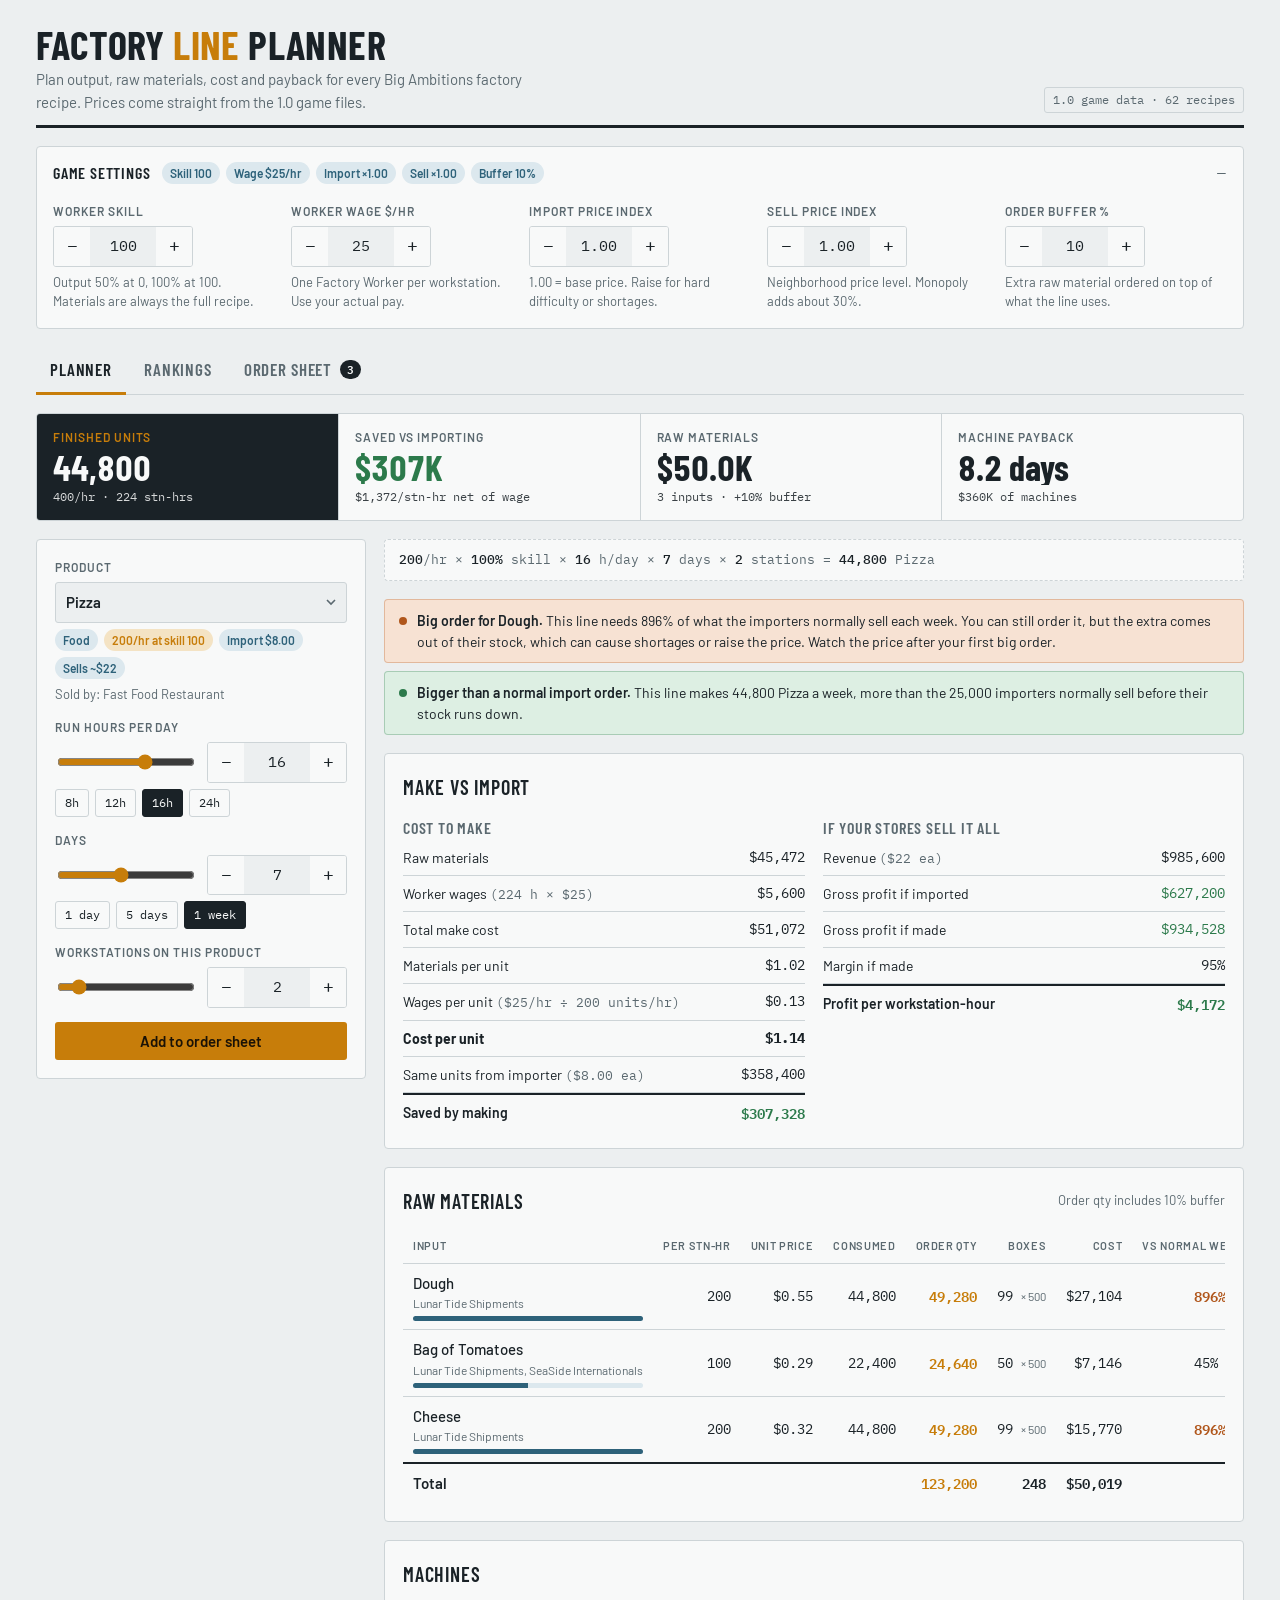
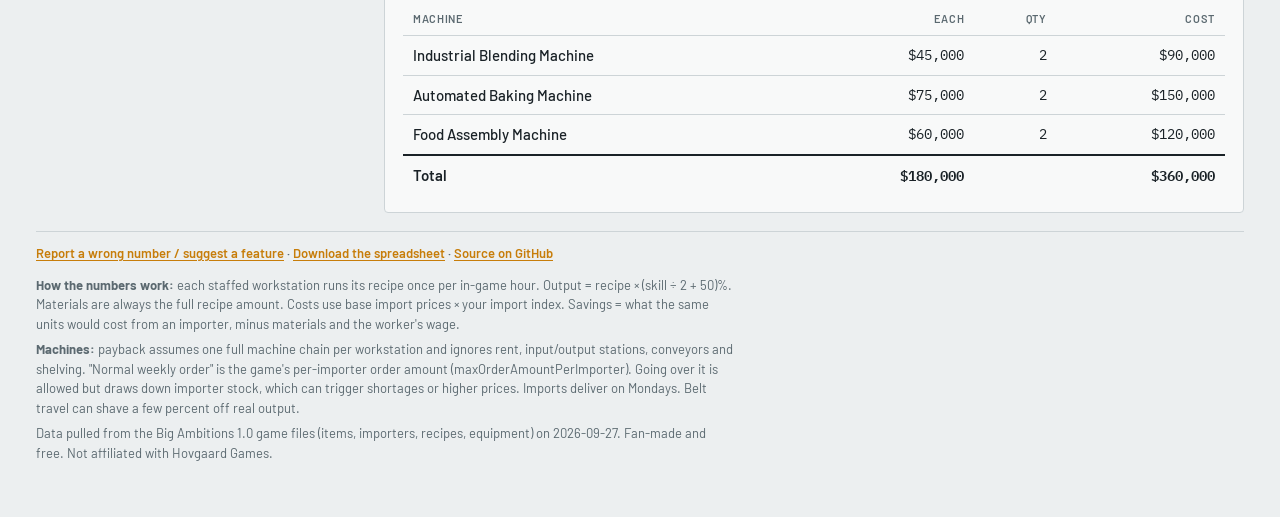
==== commit 81a3d4a6: "Add footer links, data version line, social preview and README Co-Authored-By: Claude Opus 5.5 <nore" ====
--- a/index.html
+++ b/index.html
@@ -8,6 +8,10 @@
 <meta property="og:title" content="Big Ambitions Factory Planner">
 <meta property="og:description" content="Is it cheaper to make it or import it? Costs, savings and payback for all 62 factory recipes, from the 1.0 game files.">
 <meta property="og:type" content="website">
+<meta property="og:image" content="/og.png">
+<meta property="og:image:width" content="1200">
+<meta property="og:image:height" content="630">
+<meta name="twitter:card" content="summary_large_image">
 <meta name="theme-color" content="#1A2227">
 <link rel="icon" href="data:image/svg+xml,%3Csvg xmlns='http://www.w3.org/2000/svg' viewBox='0 0 32 32'%3E%3Crect width='32' height='32' rx='6' fill='%231A2227'/%3E%3Cpath d='M5 26V14l6 4v-4l6 4v-4l6 4V8h4v18z' fill='%23E6A23C'/%3E%3C/svg%3E">
 <link rel="preconnect" href="https://fonts.googleapis.com">
@@ -27,7 +31,7 @@
 <h1>Factory <span>Line</span> Planner</h1>
 <p class="sub">Plan output, raw materials, cost and payback for every Big Ambitions factory recipe. Prices come straight from the 1.0 game files.</p>
 </div>
-<span class="tag">1.0 game data · 62 recipes</span>
+<span class="tag" id="tagLine">1.0 game data · 62 recipes</span>
 </header>
 <details class="settings" id="settings">
 <summary><span class="sumtxt"><b>Game settings</b><span id="setSum"></span></span></summary>
@@ -124,9 +128,10 @@
 </div>
 </section>
 <footer>
+<p class="links"><a href="https://github.com/laugostini20-byte/bigambitions-factoryplanner/issues/new" target="_blank" rel="noopener">Report a wrong number / suggest a feature</a> · <a href="data/BigAmbitions_Items_and_Prices.xlsx" download>Download the spreadsheet</a> · <a href="https://github.com/laugostini20-byte/bigambitions-factoryplanner" target="_blank" rel="noopener">Source on GitHub</a></p>
 <p><b>How the numbers work:</b> each staffed workstation runs its recipe once per in-game hour. Output = recipe × (skill ÷ 2 + 50)%. Materials are always the full recipe amount. Costs use base import prices × your import index. Savings = what the same units would cost from an importer, minus materials and the worker's wage.</p>
 <p><b>Machines:</b> payback assumes one full machine chain per workstation and ignores rent, input/output stations, conveyors and shelving. "Normal weekly order" is the game's per-importer order amount (maxOrderAmountPerImporter). Going over it is allowed but draws down importer stock, which can trigger shortages or higher prices. Imports deliver on Mondays. Belt travel can shave a few percent off real output.</p>
-<p>Data pulled from the Big Ambitions 1.0 game files (items, importers, recipes, equipment) on 2026-09-27. Fan-made and free. Not affiliated with Hovgaard Games.</p>
+<p><span id="dataLine">Data pulled from the Big Ambitions 1.0 game files (items, importers, recipes, equipment) on 2026-09-27.</span> Fan-made and free. Not affiliated with Hovgaard Games.</p>
 </footer>
 </div>
 
--- a/css/styles.css
+++ b/css/styles.css
@@ -976,3 +976,11 @@
   padding: 10px 12px;
   color: var(--muted);
 }
+footer .links {
+  font-weight: 600;
+  margin-bottom: 12px;
+}
+footer a {
+  color: var(--accent);
+  text-underline-offset: 2px;
+}
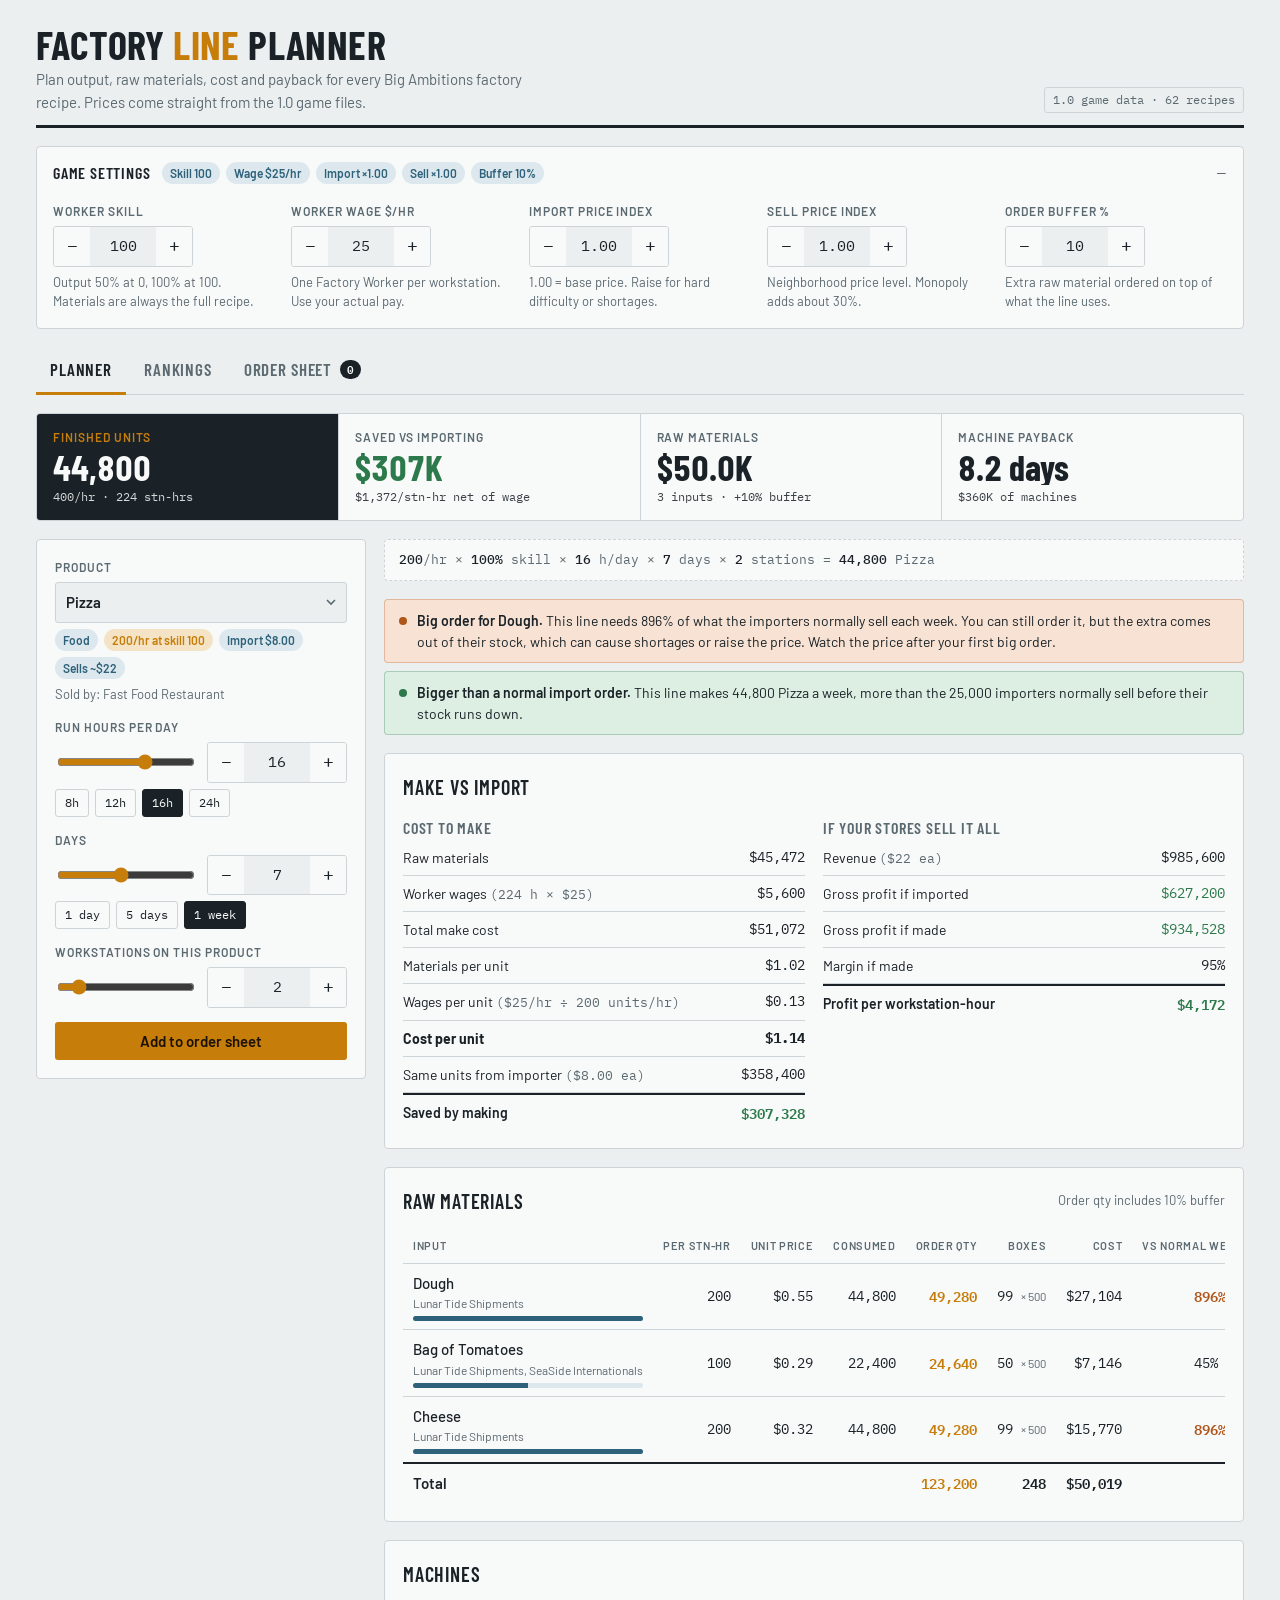
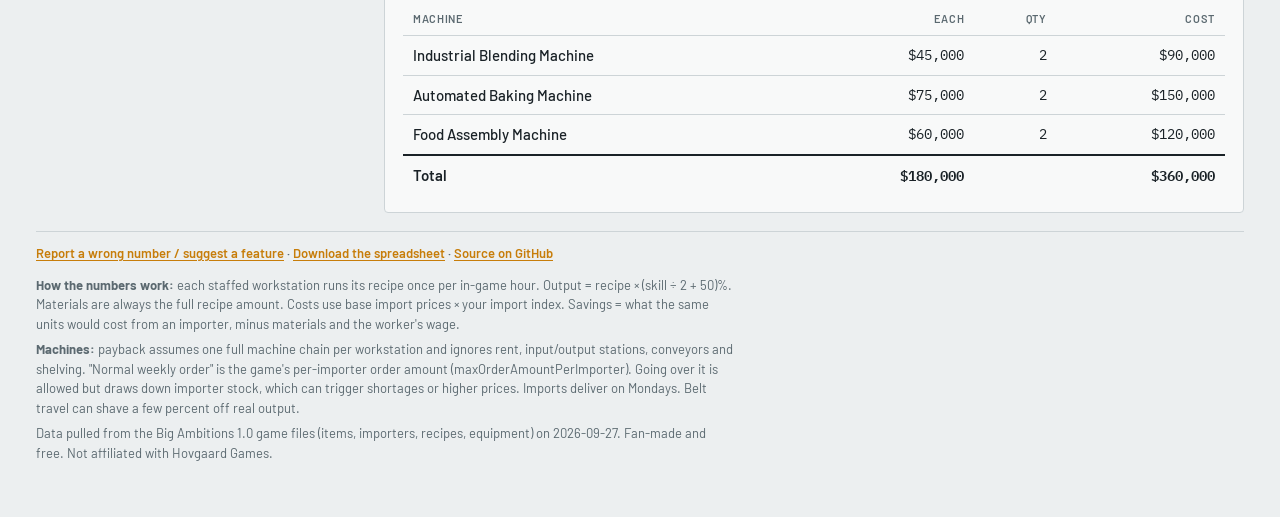
==== commit 40167b4c: "Start with an empty order sheet and add Vercel Web Analytics Co-Authored-By: Claude Opus 5.5 <norepl" ====
--- a/index.html
+++ b/index.html
@@ -23,6 +23,16 @@
 <script src="js/calc.js" defer></script>
 <script src="js/picker.js" defer></script>
 <script src="js/app.js" defer></script>
+<script>
+  // Vercel Web Analytics. The script only exists on Vercel, so skip it when running locally.
+  if (!/^(localhost|127\.0\.0\.1|\[::1\])$/.test(location.hostname) && location.protocol !== "file:") {
+    window.va = window.va || function () { (window.vaq = window.vaq || []).push(arguments); };
+    const s = document.createElement("script");
+    s.defer = true;
+    s.src = "/_vercel/insights/script.js";
+    document.head.appendChild(s);
+  }
+</script>
 </head>
 <body>
 <div class="wrap">
